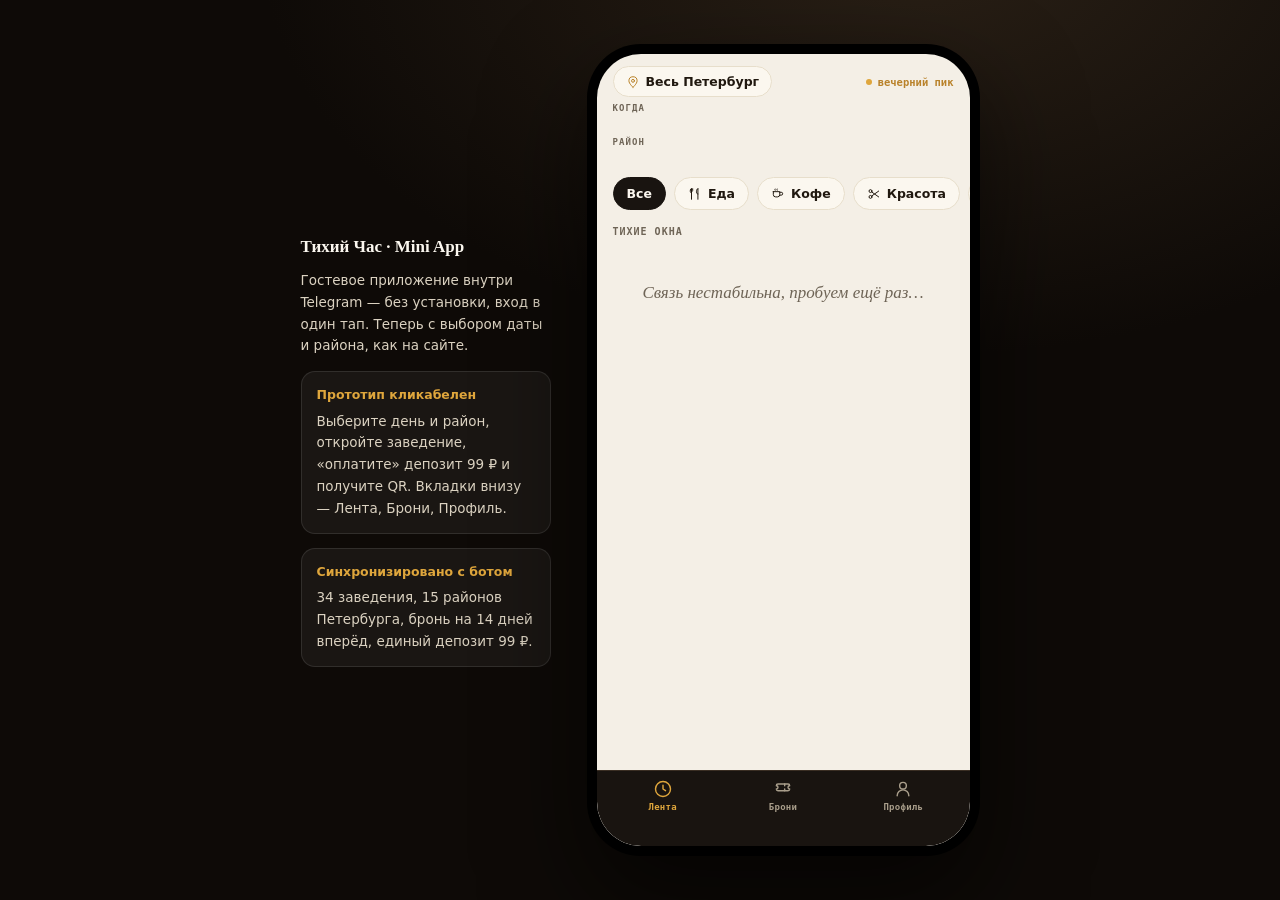
==== app.html @ 274b7c23 "Убрал имитацию шапки в мини-приложении насовсем Прошлая правка не помогла: на Telegram Desktop призн" ====
<!DOCTYPE html>
<html lang="ru">
<head>
<meta charset="UTF-8">
<meta name="viewport" content="width=device-width, initial-scale=1.0">
<meta name="robots" content="noindex">
<meta name="color-scheme" content="light only">
<meta name="supported-color-schemes" content="light">
<title>Тихий Час — Telegram Mini App</title>
<script src="https://telegram.org/js/telegram-web-app.js"></script>
<!-- Google Fonts убраны: сервис недоступен в России, браузер ждал
     таймаута с пустым экраном. Системные шрифты рисуются сразу. -->
<style>
:root{
  --espresso:#191410; --espresso-2:#221A14; --oat:#F4EFE6; --porcelain:#FBF7EF;
  --honey:#DFA63C; --honey-d:#B9822A; --dusk:#26324F;
  --ink:#20180F; --ink-soft:#6E6456; --cream-soft:#DBD2C1; --cream-dim:#A99E8B;
  --line-lt:#E7DECB; --line-dk:#3A2E23; --ok:#2E9E6B;
  --disp:'New York','Iowan Old Style',Georgia,'Times New Roman',serif;
  --sans:-apple-system,BlinkMacSystemFont,'SF Pro Text',system-ui,'Segoe UI','Roboto',sans-serif;
  --mono:ui-monospace,'SF Mono','SFMono-Regular','Menlo',monospace;
}
*{margin:0;padding:0;box-sizing:border-box;-webkit-tap-highlight-color:transparent;font-synthesis:none}
/* Telegram на iOS иногда принудительно затемняет страницы — без этой
   защиты тёмный текст на светлом фоне становится невидимым (уже ловили
   этот баг на сайте). Явно возвращаем наши цвета при любом раскладе. */
@media (prefers-color-scheme: dark){
  body{background-color:var(--oat)!important}
  .screen-wrap{background-color:var(--oat)!important}
  .app{background-color:var(--oat)!important}
}
button{font-family:var(--sans);cursor:pointer;border:none;background:none}
.ic{stroke:currentColor;fill:none;stroke-width:1.7;stroke-linecap:round;stroke-linejoin:round;flex:none}
body{font-family:var(--sans);background:radial-gradient(1000px 620px at 72% -6%,#2A2016,#0E0A07 66%);min-height:100vh;display:flex;align-items:center;justify-content:center;padding:26px 14px;color:var(--ink)}
.stage{display:flex;gap:36px;align-items:center;flex-wrap:wrap;justify-content:center}
.side{max-width:250px;color:var(--cream-soft);font-size:13.5px;line-height:1.62}
.side b{color:#FBF7EF;font-family:var(--disp);font-weight:700;font-size:17px;display:block;margin-bottom:9px}
.side .tip{margin-top:14px;padding:13px 15px;background:rgba(255,255,255,.05);border:1px solid rgba(255,255,255,.1);border-radius:14px}
.side .tip b{font-family:var(--sans);font-size:12.5px;color:var(--honey);margin-bottom:5px}
@media(max-width:860px){.side{display:none}body{padding:0}}

.phone{width:393px;max-width:100vw;height:812px;max-height:100vh;background:#000;border-radius:54px;padding:10px;box-shadow:0 44px 100px rgba(0,0,0,.6);position:relative}
@media(max-width:430px){.phone{border-radius:0;padding:0;height:100vh;height:100dvh}}
.screen-wrap{background:var(--oat);border-radius:44px;height:100%;overflow:hidden;display:flex;flex-direction:column;position:relative}
@media(max-width:430px){.screen-wrap{border-radius:0}}

/* Имитация системной шапки нужна была, только чтобы показывать дизайн
   в браузере. Внутри Telegram она задваивала интерфейс: своя панель
   плюс наша. Определять «мы в Telegram» оказалось ненадёжно — скрипт
   telegram.org в России грузится не всегда, а на десктопе признаки
   другие. Поэтому имитация выключена насовсем; для показа дизайна
   её можно вернуть адресом ?demo=1. Навигация «Назад» переехала
   в контент — см. .back-btn. */
body:not(.demo-chrome) .statusbar,
body:not(.demo-chrome) .tgbar{display:none !important}
.back-btn{display:none;align-items:center;gap:5px;margin:2px 0 6px;padding:10px 14px 10px 10px;
  min-height:44px;background:none;color:var(--ink-soft);font-size:15px;font-weight:600;
  border-radius:12px}
.back-btn.on{display:inline-flex}
.back-btn:active{background:rgba(0,0,0,.05)}
.statusbar{height:34px;display:flex;justify-content:space-between;align-items:center;padding:0 24px;font-family:var(--sans);font-size:13px;font-weight:700;background:var(--espresso);color:#FBF7EF;flex:none}
.statusbar .sig{display:flex;gap:5px;align-items:center}
.tgbar{height:50px;background:var(--espresso);color:#FBF7EF;display:flex;align-items:center;padding:0 10px;flex:none;border-bottom:1px solid var(--line-dk)}
.tg-left{color:var(--cream-soft);font-size:14.5px;padding:8px 10px;min-width:60px;text-align:left}
.tg-title{flex:1;display:flex;align-items:center;justify-content:center;gap:9px}
.tg-title .mk{width:22px;height:22px;stroke:var(--honey)}
.tg-title b{font-family:var(--disp);font-weight:700;font-size:16px}
.tg-menu{color:var(--cream-soft);font-size:20px;padding:8px 12px;min-width:60px;text-align:right;letter-spacing:2px}

.app{flex:1;overflow-y:auto;overscroll-behavior:contain;padding-bottom:158px;scrollbar-width:none}
.app::-webkit-scrollbar{display:none}
.screen{display:none;animation:fade .2s ease}
.screen.on{display:block}
@keyframes fade{from{opacity:.3;transform:translateY(6px)}to{opacity:1;transform:none}}
@media(prefers-reduced-motion:reduce){.screen{animation:none}}

/* ---------- FEED: date + district + category ---------- */
.loc-row{display:flex;align-items:center;gap:9px;padding:12px 16px 2px}
.loc-pill{display:inline-flex;align-items:center;gap:6px;background:var(--porcelain);border:1px solid var(--line-lt);border-radius:999px;padding:7px 12px;font-weight:600;color:var(--ink);font-size:12.5px}
.loc-pill .ic{width:14px;height:14px;color:var(--honey-d)}
.live{display:flex;align-items:center;gap:6px;margin-left:auto;font-family:var(--mono);font-size:10.5px;color:var(--honey-d);font-weight:700}
.pulse{width:6px;height:6px;border-radius:50%;background:var(--honey);box-shadow:0 0 0 0 rgba(223,166,60,.6);animation:pulse 2.2s infinite}
@keyframes pulse{0%,100%{opacity:1}50%{opacity:.25}}

.scroll-row{display:flex;gap:7px;overflow-x:auto;padding:10px 16px;scrollbar-width:none}
.scroll-row::-webkit-scrollbar{display:none}
.row-lbl{font-family:var(--mono);font-size:9px;font-weight:700;letter-spacing:.12em;text-transform:uppercase;color:var(--ink-soft);padding:0 16px;margin-top:4px}

.day-chip{flex:none;display:flex;flex-direction:column;align-items:center;gap:1px;min-width:56px;padding:7px 10px;border:1.4px solid var(--line-lt);border-radius:12px;background:var(--porcelain)}
.day-chip .dw{font-family:var(--mono);font-size:8.5px;letter-spacing:.06em;text-transform:uppercase;color:var(--ink-soft)}
.day-chip .dd{font-size:12.5px;font-weight:700;color:var(--ink);white-space:nowrap}
.day-chip .dn{font-family:var(--mono);font-size:8px;color:var(--honey-d);font-weight:700}
.day-chip.on{background:var(--espresso);border-color:var(--espresso)}
.day-chip.on .dw{color:var(--cream-dim)}
.day-chip.on .dd{color:#FBF7EF}
.day-chip.on .dn{color:var(--honey)}
.day-chip.off{opacity:.4}

.dist-chip{flex:none;padding:7px 13px;border-radius:999px;border:1.4px solid var(--line-lt);background:var(--porcelain);font-size:12px;font-weight:600;color:var(--ink)}
.dist-chip.on{background:var(--honey);border-color:var(--honey);color:var(--espresso)}

.cats{display:flex;gap:8px;overflow-x:auto;padding:10px 16px 10px;scrollbar-width:none}
.cats::-webkit-scrollbar{display:none}
.cat{flex:none;display:inline-flex;align-items:center;gap:6px;border-radius:999px;padding:8px 13px;font-size:12.5px;font-weight:600;background:var(--porcelain);border:1.5px solid var(--line-lt);color:var(--ink)}
.cat .ic{width:14px;height:14px}
.cat.on{background:var(--espresso);color:#FBF7EF;border-color:var(--espresso)}
.sect-cap{padding:6px 16px 10px;font-family:var(--mono);font-size:10px;font-weight:700;letter-spacing:.1em;text-transform:uppercase;color:var(--ink-soft)}

.list{padding:0 16px;display:flex;flex-direction:column;gap:11px}
.vcard{background:var(--porcelain);border:1px solid var(--line-lt);border-radius:18px;overflow:hidden}
.vc-cover{position:relative;height:78px}
.vc-cover .art{position:absolute;inset:0}
.art-food{background:radial-gradient(90% 120% at 22% 10%,#3C6A5B,transparent 62%),linear-gradient(150deg,#1D4A3E,#0E2A24 78%)}
.art-coffee{background:radial-gradient(90% 120% at 22% 10%,#A87C46,transparent 62%),linear-gradient(150deg,#6B4726,#2E1D0F 78%)}
.art-beauty{background:radial-gradient(90% 120% at 22% 10%,#B4658C,transparent 62%),linear-gradient(150deg,#7A3055,#2E1122 78%)}
.art-spa{background:radial-gradient(90% 120% at 22% 10%,#4E93A8,transparent 62%),linear-gradient(150deg,#1F5468,#0C2732 78%)}
.art-fun{background:radial-gradient(90% 120% at 22% 10%,#7C63C4,transparent 62%),linear-gradient(150deg,#4A337E,#1B1233 78%)}
.art-auto{background:radial-gradient(90% 120% at 22% 10%,#5D7A90,transparent 62%),linear-gradient(150deg,#31485A,#131E27 78%)}
.vc-off{position:absolute;right:10px;top:10px;font-family:var(--mono);font-weight:700;font-size:13px;color:var(--espresso);background:var(--honey);border-radius:999px;padding:4px 9px}
.vc-ic-mini{position:absolute;left:10px;bottom:8px;width:32px;height:32px;border-radius:9px;background:rgba(25,18,14,.55);backdrop-filter:blur(4px);display:grid;place-items:center;color:var(--honey)}
.vc-body{padding:12px 13px}
.vc-top{display:flex;align-items:baseline;justify-content:space-between;gap:8px}
.vc-name{font-family:var(--disp);font-weight:700;font-size:17px;color:var(--ink)}
.vc-rate{font-family:var(--mono);font-size:11px;font-weight:700;color:var(--honey-d)}
.vc-meta{font-size:11.5px;color:var(--ink-soft);margin-top:2px}
.vc-slots{display:flex;gap:5px;flex-wrap:wrap;margin-top:9px}
.vslot{font-family:var(--mono);font-size:10.5px;font-weight:700;background:var(--oat);border:1px solid var(--line-lt);border-radius:7px;padding:4px 7px}
.vslot em{font-style:normal;color:var(--honey-d)}
.vc-foot{display:flex;justify-content:space-between;align-items:center;margin-top:10px;padding-top:9px;border-top:1px solid var(--line-lt)}
.vc-left{font-family:var(--mono);font-size:10.5px;font-weight:700;color:var(--honey-d)}
.vc-go{font-size:12px;font-weight:700;color:var(--ink)}
.empty{padding:36px 22px;text-align:center;font-family:var(--disp);font-style:italic;font-size:17px;color:var(--ink-soft)}

/* ---------- VENUE ---------- */
.v-hero{padding:16px 16px 6px;display:flex;gap:12px;align-items:center}
.v-ic{width:56px;height:56px;border-radius:16px;background:var(--espresso);color:var(--honey);display:grid;place-items:center;flex:none}
.v-ic .ic{width:28px;height:28px}
.v-name{font-family:var(--disp);font-weight:700;font-size:20px;color:var(--ink)}
.v-sub{font-size:12px;color:var(--ink-soft);margin-top:2px}
.v-rate{margin-left:auto;font-family:var(--mono);font-weight:700;font-size:12.5px;color:var(--honey-d)}
.v-days{display:flex;gap:7px;overflow-x:auto;padding:12px 16px 4px;scrollbar-width:none}
.v-days::-webkit-scrollbar{display:none}
.slot-grid{display:grid;grid-template-columns:1fr 1fr 1fr;gap:8px;padding:10px 16px}
.slot-b{background:var(--porcelain);border:1.5px solid var(--line-lt);border-radius:13px;padding:10px 6px;text-align:center;font-family:var(--mono);font-weight:700;font-size:13px;color:var(--ink)}
.slot-b em{font-style:normal;display:block;font-size:10.5px;color:var(--honey-d);margin-top:2px}
.slot-b.sel{border-color:var(--honey);background:#FBEFD6}
.slot-empty{padding:18px 16px;text-align:center;color:var(--ink-soft);font-size:13px}
.info-card{margin:12px 16px;background:var(--porcelain);border:1px solid var(--line-lt);border-radius:16px;padding:4px 15px}
.info-row{display:flex;gap:11px;align-items:flex-start;padding:11px 0;border-bottom:1px solid var(--line-lt);font-size:13px;line-height:1.4;color:var(--ink)}
.info-row:last-child{border:none}
.info-row .ic{width:18px;height:18px;color:var(--honey-d);margin-top:1px}
.info-row b{font-weight:700}
.info-row small{display:block;color:var(--ink-soft);font-size:11.5px;margin-top:2px}

/* ---------- SUCCESS ---------- */
.ok-wrap{text-align:center;padding:24px 20px 0}
.ok-badge{width:68px;height:68px;border-radius:50%;background:var(--ok);color:#fff;display:grid;place-items:center;margin:6px auto 14px;box-shadow:0 12px 28px -8px rgba(46,158,107,.55)}
.ok-badge .ic{width:34px;height:34px;stroke-width:2.4}
.ok-wrap h2{font-family:var(--disp);font-weight:700;font-size:21px;color:var(--ink)}
.ok-wrap .p{font-size:12.5px;color:var(--ink-soft);margin-top:4px}
.qr{width:142px;height:142px;margin:16px auto 6px;border-radius:14px;background:repeating-conic-gradient(var(--espresso) 0 25%,#fff 0 50%);background-size:20px 20px;border:8px solid #fff;outline:1px solid var(--line-lt)}
.code{font-family:var(--mono);font-weight:700;font-size:15px;letter-spacing:.06em;color:var(--honey-d)}
.ok-details{margin:14px 16px 0;text-align:left}
.ghost-btn{display:flex;align-items:center;justify-content:center;gap:8px;margin:14px 16px 0;background:var(--porcelain);border:1.5px solid var(--line-lt);border-radius:14px;padding:13px;font-size:13.5px;font-weight:700;color:var(--ink);width:calc(100% - 32px)}
.ghost-btn .ic{width:17px;height:17px;color:var(--honey-d)}

/* ---------- BOOKINGS ---------- */
.saved{margin:16px 16px;background:var(--espresso);color:#FBF7EF;border-radius:20px;padding:18px}
.saved .lbl{font-family:var(--mono);font-size:10px;letter-spacing:.1em;text-transform:uppercase;color:var(--cream-soft)}
.saved b{font-family:var(--disp);font-weight:700;font-size:27px;display:block;margin-top:5px}
.bk-card{margin:0 16px 10px;background:var(--porcelain);border:1px solid var(--line-lt);border-radius:16px;padding:13px}
.bk-top{display:flex;gap:11px;align-items:center}
.bk-top .v-ic{width:42px;height:42px;border-radius:11px}
.bk-top .bk-ic{width:42px;height:42px;border-radius:11px;background:var(--espresso);color:var(--honey);display:grid;place-items:center;flex:none}
.bk-ic .ic{width:21px;height:21px}
.bk-name{font-weight:700;font-size:13.5px;color:var(--ink)}
.bk-when{font-family:var(--mono);font-size:10.5px;color:var(--ink-soft);margin-top:2px}
.bk-eta{margin-left:auto;font-family:var(--mono);font-size:9.5px;font-weight:700;color:var(--honey-d);background:#FBEFD6;border-radius:8px;padding:5px 8px;text-align:center;line-height:1.2}
.bk-past .bk-eta{color:var(--ink-soft);background:var(--oat)}
.bk-save{font-family:var(--mono);font-size:10.5px;color:var(--ok);font-weight:700;margin-top:8px;display:flex;align-items:center;gap:5px}
.bk-save .ic{width:13px;height:13px;flex:none}

/* ---------- PROFILE ---------- */
.pr-head{display:flex;gap:12px;align-items:center;padding:18px 16px 8px}
.ava{width:52px;height:52px;border-radius:50%;background:linear-gradient(135deg,var(--honey),var(--honey-d));display:grid;place-items:center;color:var(--espresso);font-family:var(--disp);font-weight:700;font-size:19px}
.pr-name{font-family:var(--disp);font-weight:700;font-size:18px;color:var(--ink)}
.pr-sub{font-size:11.5px;color:var(--ink-soft);margin-top:2px}
.bonus{margin:9px 16px;background:var(--espresso);color:#FBF7EF;border-radius:18px;padding:16px;display:flex;justify-content:space-between;align-items:center;gap:12px}
.bonus .lbl{font-family:var(--mono);font-size:10px;letter-spacing:.1em;text-transform:uppercase;color:var(--cream-soft)}
.bonus b{font-family:var(--disp);font-weight:700;font-size:24px;color:var(--honey);display:block;margin-top:3px}
.bonus .goal{font-size:11px;color:var(--cream-soft);margin-top:4px}
.pbar{height:5px;background:rgba(255,255,255,.14);border-radius:99px;margin-top:8px;overflow:hidden;max-width:150px}
.pbar i{display:block;height:100%;background:var(--honey)}
.invite{background:var(--honey);color:var(--espresso);font-weight:700;border-radius:11px;padding:10px 13px;font-size:11.5px;text-align:center;line-height:1.2;flex:none}
.set{margin:9px 16px;background:var(--porcelain);border:1px solid var(--line-lt);border-radius:16px;padding:2px 15px}
.set-row{display:flex;align-items:center;gap:11px;padding:12px 0;border-bottom:1px solid var(--line-lt);font-size:13px;color:var(--ink)}
.set-row:last-child{border:none}
.set-row .ic{width:18px;height:18px;color:var(--honey-d)}
.set-row .r{margin-left:auto;color:var(--ink-soft);font-size:12px;font-family:var(--mono)}
.tgl{margin-left:auto;width:40px;height:24px;border-radius:999px;background:var(--honey);position:relative;flex:none;transition:.2s}
.tgl::after{content:"";position:absolute;top:3px;right:3px;width:18px;height:18px;border-radius:50%;background:#fff;transition:.2s}
.tgl.off{background:#CDC3B2}.tgl.off::after{right:auto;left:3px}

/* ---------- TABBAR + MAINBUTTON ---------- */
.tabbar{position:absolute;left:0;right:0;bottom:0;height:76px;background:var(--espresso);border-top:1px solid var(--line-dk);display:flex;padding:8px 6px 20px;border-radius:0 0 44px 44px}
@media(max-width:430px){.tabbar{border-radius:0}}
.tab{flex:1;display:flex;flex-direction:column;align-items:center;gap:3px;font-family:var(--mono);font-size:9px;font-weight:700;letter-spacing:.03em;color:var(--cream-dim)}
.tab .ic{width:20px;height:20px}
.tab.sel{color:var(--honey)}
.mainbtn{position:absolute;left:14px;right:14px;bottom:88px;height:50px;border-radius:14px;background:var(--honey);color:var(--espresso);font-size:14.5px;font-weight:700;box-shadow:0 12px 28px -8px rgba(223,166,60,.6);display:none;align-items:center;justify-content:center;gap:8px;z-index:20}
.mainbtn.show{display:flex}
.mainbtn:active{transform:scale(.985)}

/* ---------- PAY SHEET ---------- */
.psheet{position:absolute;inset:0;background:rgba(14,10,7,.55);backdrop-filter:blur(3px);display:none;align-items:flex-end;z-index:40;border-radius:44px}
@media(max-width:430px){.psheet{border-radius:0}}
.psheet.open{display:flex}
.ps-in{background:var(--oat);width:100%;border-radius:26px 26px 44px 44px;padding:18px 16px 24px;animation:up .24s ease}
@media(max-width:430px){.ps-in{border-radius:26px 26px 0 0}}
@keyframes up{from{transform:translateY(30px)}to{transform:none}}
.ps-grab{width:38px;height:4px;border-radius:99px;background:var(--line-lt);margin:0 auto 14px}
.ps-in h3{font-family:var(--disp);font-weight:700;font-size:17px;color:var(--ink)}
.ps-in .sub{font-size:12px;color:var(--ink-soft);margin:3px 0 14px}
.pay-m{display:flex;gap:11px;align-items:center;border:1.5px solid var(--line-lt);border-radius:14px;padding:12px;margin-bottom:8px;font-size:13.5px;font-weight:600;color:var(--ink);background:var(--porcelain)}
.pay-m .pi{width:32px;height:32px;border-radius:9px;display:grid;place-items:center;background:var(--oat);color:var(--honey-d)}
.pay-m .pi .ic{width:17px;height:17px}
.pay-m .rad{margin-left:auto;width:19px;height:19px;border-radius:50%;border:2px solid var(--line-lt)}
.pay-m.sel{border-color:var(--honey)}
.pay-m.sel .rad{border-color:var(--honey);background:radial-gradient(circle,var(--honey) 0 45%,transparent 46%)}
.pay-m.lock{opacity:.5;pointer-events:none}
.ps-pay{width:100%;height:48px;border-radius:14px;background:var(--espresso);color:#FBF7EF;font-size:14.5px;font-weight:700;margin-top:6px}
.ps-note{text-align:center;font-family:var(--mono);font-size:10px;color:var(--ink-soft);margin-top:9px}

.toast{position:absolute;left:50%;bottom:170px;transform:translateX(-50%) translateY(8px);background:var(--espresso);color:#FBF7EF;font-size:12.5px;font-weight:600;border-radius:12px;padding:10px 16px;opacity:0;pointer-events:none;transition:.25s;z-index:60;white-space:nowrap;box-shadow:0 14px 34px rgba(0,0,0,.4)}
.toast.show{opacity:1;transform:translateX(-50%)}
</style>
</head>
<body>

<svg width="0" height="0" style="position:absolute" aria-hidden="true"><defs>
  <g id="ic-clock"><circle cx="12" cy="12" r="9"/><path d="M12 7.5V12l3 2"/></g>
  <g id="ic-cup"><path d="M4 8h11v5a4 4 0 0 1-4 4H8a4 4 0 0 1-4-4V8Z"/><path d="M15 9h2.5a2.5 2.5 0 0 1 0 5H15"/><path d="M7 3.5c-.4.7-.4 1.3 0 2M10.5 3.5c-.4.7-.4 1.3 0 2"/></g>
  <g id="ic-food"><path d="M6 3v8M6 3a2 2 0 0 0-2 2v3a2 2 0 0 0 2 2M8 3v3a2 2 0 0 1-2 2M6 11v10M17 3c-1.5 0-2.5 2-2.5 5s1 4 2.5 4m0-9v18"/></g>
  <g id="ic-scissors"><circle cx="6" cy="7" r="2.5"/><circle cx="6" cy="17" r="2.5"/><path d="M8 8.5 20 17M8 15.5 20 7"/></g>
  <g id="ic-spa"><path d="M12 21c-4-2-7-5-7-8.5A3.5 3.5 0 0 1 12 10a3.5 3.5 0 0 1 7 2.5C19 16 16 19 12 21Z"/><path d="M12 10c0-2 1-4 3-5M12 10c0-2-1-4-3-5"/></g>
  <g id="ic-key"><circle cx="8" cy="8" r="4"/><path d="M11 11l8 8M16 16l2-2M18.5 18.5l1.5-1.5"/></g>
  <g id="ic-drop"><path d="M12 3s6 6.5 6 10.5A6 6 0 0 1 6 13.5C6 9.5 12 3 12 3Z"/></g>
  <g id="ic-pin"><path d="M12 21s7-6 7-11a7 7 0 1 0-14 0c0 5 7 11 7 11Z"/><circle cx="12" cy="10" r="2.5"/></g>
  <g id="ic-check"><path d="M4.5 12.5 9.5 17.5 20 6.5"/></g>
  <g id="ic-arrow"><path d="M4 12h16M13 5l7 7-7 7"/></g>
  <g id="ic-spark"><path d="M12 3v6M12 15v6M3 12h6M15 12h6M6.5 6.5l3.2 3.2M14.3 14.3l3.2 3.2M17.5 6.5l-3.2 3.2M9.7 14.3l-3.2 3.2"/></g>
  <g id="ic-bolt"><path d="M13 3 5 13h5l-1 8 8-10h-5l1-8Z"/></g>
  <g id="ic-return"><path d="M9 14 4 9l5-5M4 9h11a5 5 0 0 1 0 10h-3"/></g>
  <g id="ic-receipt"><path d="M6 3h12v18l-2-1.5L14 21l-2-1.5L10 21l-2-1.5L6 21V3Z"/><path d="M9 8h6M9 12h6"/></g>
  <g id="ic-ticket"><path d="M4 8a2 2 0 0 1 2-2h12a2 2 0 0 1 2 2 2 2 0 0 0 0 4 2 2 0 0 1-2 2H6a2 2 0 0 1-2-2 2 2 0 0 0 0-4Z"/><path d="M14 6v2M14 12v2"/></g>
  <g id="ic-user"><circle cx="12" cy="8" r="4"/><path d="M5 20a7 7 0 0 1 14 0"/></g>
  <g id="ic-bell"><path d="M6 9a6 6 0 0 1 12 0c0 5 2 6 2 6H4s2-1 2-6ZM10 20a2 2 0 0 0 4 0"/></g>
  <g id="ic-moon"><path d="M20 14a8 8 0 1 1-10-10 6.5 6.5 0 0 0 10 10Z"/></g>
  <g id="ic-chat"><path d="M4 5h16v11H9l-5 4V5Z"/></g>
  <g id="ic-mark"><circle cx="12" cy="12" r="9"/><path d="M12 12V6.5M12 12L15.12 10.2"/><circle cx="12" cy="12" r="1.4" fill="currentColor" stroke="none"/></g>
  <g id="ic-spb"><path d="M12 3 5 6v5c0 4.5 3 8 7 10 4-2 7-5.5 7-10V6l-7-3Z"/></g>
</defs></svg>

<div class="stage">
  <div class="side">
    <b>Тихий Час · Mini App</b>
    Гостевое приложение внутри Telegram — без установки, вход в один тап. Теперь с выбором даты и района, как на сайте.
    <div class="tip"><b>Прототип кликабелен</b>Выберите день и район, откройте заведение, «оплатите» депозит 99 ₽ и получите QR. Вкладки внизу — Лента, Брони, Профиль.</div>
    <div class="tip"><b>Синхронизировано с ботом</b>34 заведения, 15 районов Петербурга, бронь на 14 дней вперёд, единый депозит 99 ₽.</div>
  </div>

  <div class="phone"><div class="screen-wrap">
    <div class="statusbar"><span id="clock">14:37</span><span class="sig">●●● ▪ 100</span></div>
    <div class="tgbar">
      <button class="tg-left" id="tgLeft">Закрыть</button>
      <div class="tg-title"><svg class="mk ic" viewBox="0 0 24 24"><use href="#ic-mark"/></svg><b>Тихий Час</b></div>
      <button class="tg-menu">⋮</button>
    </div>

    <div class="app" id="app">
      <button class="back-btn" id="backBtn" type="button">
        <svg class="ic" viewBox="0 0 24 24" fill="none" stroke="currentColor" stroke-width="2"
             stroke-linecap="round" stroke-linejoin="round" style="width:18px;height:18px"><path d="M15 5l-7 7 7 7"/></svg>Назад</button>

      <!-- ===== ЛЕНТА ===== -->
      <section class="screen on" id="scr-feed">
        <div class="loc-row">
          <span class="loc-pill"><svg class="ic" viewBox="0 0 24 24"><use href="#ic-pin"/></svg><span id="distLabel">Весь Петербург</span></span>
          <span class="live"><span class="pulse"></span><span id="liveTxt">тихий час</span></span>
        </div>

        <div class="row-lbl">Когда</div>
        <div class="scroll-row" id="dayRow"></div>

        <div class="row-lbl">Район</div>
        <div class="scroll-row" id="distRow"></div>

        <div class="cats" id="cats">
          <button class="cat on" data-c="all">Все</button>
          <button class="cat" data-c="food"><svg class="ic" viewBox="0 0 24 24"><use href="#ic-food"/></svg>Еда</button>
          <button class="cat" data-c="coffee"><svg class="ic" viewBox="0 0 24 24"><use href="#ic-cup"/></svg>Кофе</button>
          <button class="cat" data-c="beauty"><svg class="ic" viewBox="0 0 24 24"><use href="#ic-scissors"/></svg>Красота</button>
          <button class="cat" data-c="spa"><svg class="ic" viewBox="0 0 24 24"><use href="#ic-spa"/></svg>СПА</button>
          <button class="cat" data-c="fun"><svg class="ic" viewBox="0 0 24 24"><use href="#ic-key"/></svg>Досуг</button>
          <button class="cat" data-c="auto"><svg class="ic" viewBox="0 0 24 24"><use href="#ic-drop"/></svg>Авто</button>
        </div>

        <div class="sect-cap" id="feedCap">Тихие окна</div>
        <div class="list" id="feedList"></div>
      </section>

      <!-- ===== ЗАВЕДЕНИЕ ===== -->
      <section class="screen" id="scr-venue">
        <div class="v-hero">
          <div class="v-ic"><svg class="ic" id="vIcon" viewBox="0 0 24 24"><use href="#ic-food"/></svg></div>
          <div><div class="v-name" id="vName">—</div><div class="v-sub" id="vSub">—</div></div>
          <div class="v-rate" id="vRate">★ —</div>
        </div>
        <div class="row-lbl">Выберите день</div>
        <div class="v-days" id="vDays"></div>
        <div class="row-lbl">Свободные часы</div>
        <div class="slot-grid" id="vSlots"></div>
        <div class="info-card">
          <div class="info-row"><svg class="ic" viewBox="0 0 24 24"><use href="#ic-bolt"/></svg><div>Депозит 99 ₽ — <b>зачитывается в счёт</b><small>заплатите на месте на 99 ₽ меньше</small></div></div>
          <div class="info-row"><svg class="ic" viewBox="0 0 24 24"><use href="#ic-return"/></svg><div>Отмена за 3 часа — бесплатно<small>депозит вернётся автоматически</small></div></div>
          <div class="info-row"><svg class="ic" viewBox="0 0 24 24"><use href="#ic-receipt"/></svg><div>Скидка от текущей цены<small>без завышенного прайса, проверяем визитами</small></div></div>
        </div>
      </section>

      <!-- ===== УСПЕХ ===== -->
      <section class="screen" id="scr-ok">
        <div class="ok-wrap">
          <div class="ok-badge"><svg class="ic" viewBox="0 0 24 24"><use href="#ic-check"/></svg></div>
          <h2>Место закреплено!</h2>
          <div class="p" id="okSub">—</div>
          <div class="qr"></div>
          <div class="code" id="okCode">ТЧ-0000</div>
          <div class="p" style="margin-top:8px">При входе покажите QR — за вами закрепят столик и отметят визит в системе</div>
        </div>
        <div class="info-card ok-details" id="okDetails"></div>
        <button class="ghost-btn" id="remindBtn"><svg class="ic" viewBox="0 0 24 24"><use href="#ic-bell"/></svg>Напомнить за 2 часа</button>
      </section>

      <!-- ===== БРОНИ ===== -->
      <section class="screen" id="scr-bk">
        <div class="saved"><div class="lbl">Вы сэкономили с «Тихим Часом»</div><b id="savedSum">3 240 ₽</b></div>
        <div class="sect-cap">Предстоящие</div>
        <div id="bkUp"></div>
        <div class="sect-cap">Прошедшие</div>
        <div class="bk-card bk-past"><div class="bk-top"><div class="bk-ic"><svg class="ic" viewBox="0 0 24 24"><use href="#ic-cup"/></svg></div><div><div class="bk-name">Крем</div><div class="bk-when">15.08 · 10:30 · −30%</div></div><div class="bk-eta">визит<br>состоялся</div></div><div class="bk-save"><svg class="ic" viewBox="0 0 24 24"><use href="#ic-check"/></svg>Сэкономлено 210 ₽</div></div>
        <div class="bk-card bk-past"><div class="bk-top"><div class="bk-ic"><svg class="ic" viewBox="0 0 24 24"><use href="#ic-scissors"/></svg></div><div><div class="bk-name">Мята</div><div class="bk-when">10.08 · 12:00 · −35%</div></div><div class="bk-eta">визит<br>состоялся</div></div><div class="bk-save"><svg class="ic" viewBox="0 0 24 24"><use href="#ic-check"/></svg>Сэкономлено 525 ₽</div></div>
      </section>

      <!-- ===== ПРОФИЛЬ ===== -->
      <section class="screen" id="scr-pr">
        <div class="pr-head"><div class="ava" id="prAva">А</div><div><div class="pr-name" id="prName">Алексей</div><div class="pr-sub">гость с августа 2026 · Санкт-Петербург</div></div></div>
        <div class="bonus">
          <div><div class="lbl">Тихие баллы</div><b id="ptsBal">120</b><div class="goal" id="ptsGoal">ещё 0 до бесплатной брони</div><div class="pbar"><i id="ptsBar" style="width:100%"></i></div></div>
          <button class="invite" id="inviteBtn">Пригласить<br>+200 баллов</button>
        </div>
        <div class="set">
          <div class="set-row"><svg class="ic" viewBox="0 0 24 24"><use href="#ic-spark"/></svg>Статус: Гость<span class="r" id="visGoal">2 / 6 до «Свой»</span></div>
          <div class="set-row"><svg class="ic" viewBox="0 0 24 24"><use href="#ic-bell"/></svg>Новые окна рядом<span class="tgl" data-t></span></div>
          <div class="set-row"><svg class="ic" viewBox="0 0 24 24"><use href="#ic-moon"/></svg>Тихие часы вечером<span class="tgl off" data-t></span></div>
          <div class="set-row"><svg class="ic" viewBox="0 0 24 24"><use href="#ic-pin"/></svg>Район поиска<span class="r" id="prDist">Весь Петербург</span></div>
          <div class="set-row"><svg class="ic" viewBox="0 0 24 24"><use href="#ic-chat"/></svg>Поддержка<span class="r">@Tihiy_chas_yourbot</span></div>
        </div>
      </section>
    </div>

    <button class="mainbtn" id="mainBtn"></button>

    <div class="tabbar">
      <button class="tab sel" data-t="feed"><svg class="ic" viewBox="0 0 24 24"><use href="#ic-clock"/></svg>Лента</button>
      <button class="tab" data-t="bk"><svg class="ic" viewBox="0 0 24 24"><use href="#ic-ticket"/></svg>Брони</button>
      <button class="tab" data-t="pr"><svg class="ic" viewBox="0 0 24 24"><use href="#ic-user"/></svg>Профиль</button>
    </div>

    <!-- PAY SHEET -->
    <div class="psheet" id="pay">
      <div class="ps-in">
        <div class="ps-grab"></div>
        <h3 id="payTitle">Депозит за бронь · 99 ₽</h3>
        <div class="sub" id="paySub">—</div>
        <div class="pay-m sel" data-m="0"><span class="pi"><svg class="ic" viewBox="0 0 24 24"><use href="#ic-spb"/></svg></span>СБП · Система быстрых платежей<span class="rad"></span></div>
        <div class="pay-m" data-m="1"><span class="pi"><svg class="ic" viewBox="0 0 24 24"><use href="#ic-receipt"/></svg></span>Карта •• 4212<span class="rad"></span></div>
        <div class="pay-m lock" data-m="2" id="payPts"><span class="pi"><svg class="ic" viewBox="0 0 24 24"><use href="#ic-spark"/></svg></span><span id="payPtsTxt">Баллами · нужно 99, у вас 120</span><span class="rad"></span></div>
        <button class="ps-pay" id="psPay">Оплатить 99 ₽</button>
        <div class="ps-note">Чек по 54-ФЗ пришлёт @Tihiy_chas_yourbot · депозит зачитывается в счёт</div>
      </div>
    </div>

    <div class="toast" id="toast"></div>
  </div></div>
</div>

<script>
const tg = window.Telegram && window.Telegram.WebApp ? window.Telegram.WebApp : null;
// Надёжный признак, что приложение реально открыто внутри клиента Telegram
// (а не просто как обычная веб-страница): непустая initData появляется
// только когда сам Telegram по-настоящему запустил мини-апп.
// initData Telegram передаёт не всегда — зависит от способа открытия.
// Проверяем несколько признаков, любой означает, что мы внутри клиента.
// Самый надёжный признак — параметры tgWebApp… в адресе: их дописывает
// сам Telegram при открытии мини-аппа, и они на месте даже если скрипт
// telegram.org не загрузился (в России доступ к нему нестабилен).
// Раньше при незагрузившемся SDK tg оставался null, признак давал false,
// и поверх родной панели Telegram рисовалась наша имитация — две шапки.
const tgInUrl = /tgWebApp/i.test(location.hash + location.search);
const inRealTelegram = tgInUrl || !!(tg && (
  (tg.initData && tg.initData.length > 0) ||
  (tg.initDataUnsafe && tg.initDataUnsafe.user) ||
  (tg.platform && tg.platform !== "unknown") ||
  tg.isExpanded !== undefined
));
// Имитация шапки скрыта в CSS всегда. Показать её можно только явно —
// адресом ?demo=1, для снимков дизайна вне Telegram.
if(/[?&]demo=1/.test(location.search)) document.body.classList.add("demo-chrome");
if(tg){try{tg.ready();tg.expand();tg.setHeaderColor('#191410');tg.setBackgroundColor('#F4EFE6');
  const u=tg.initDataUnsafe&&tg.initDataUnsafe.user;
  if(u){document.getElementById('prName').textContent=u.first_name||'Гость';document.getElementById('prAva').textContent=(u.first_name||'Г')[0];}
}catch(e){}}
function hap(){if(tg&&tg.HapticFeedback){try{tg.HapticFeedback.impactOccurred('light')}catch(e){}}}
const $=id=>document.getElementById(id);

/* ---------- сетевой слой: витрина и брони живут на сервере ---------- */
const API_URL = "/api/guest";
const INIT = (tg && tg.initData) || "";
let AVAIL = {};        // {venue_id:{hour: свободных мест}} на выбранный день
let MYBOOKINGS = [];   // брони гостя с сервера
let LOADED = false;
let LOAD_ERR = false;   // загрузка сорвалась — лента должна предлагать повтор

const API_TIMEOUT = 10000;
async function api(path, opts={}){
  // Без таймаута зависшая мобильная сеть оставляла экран на «Загружаем…»
  // навсегда: запрос не отвечал и не падал, выйти было нельзя.
  const ctl = ("AbortController" in window) ? new AbortController() : null;
  const t = ctl ? setTimeout(()=>ctl.abort(), API_TIMEOUT) : null;
  let r;
  try{
    r = await fetch(API_URL + path, {
      ...opts,
      signal: ctl ? ctl.signal : undefined,
      headers:{"Content-Type":"application/json","X-Init-Data":INIT, ...(opts.headers||{})}
    });
  }catch(e){
    throw new Error(e && e.name==="AbortError" ? "Сервер не ответил вовремя" : "Нет связи с сервером");
  }finally{ if(t) clearTimeout(t); }
  // При ответе HTML (502 от nginx) разбор молча давал {}, и гость видел
  // английскую ошибку движка. Теперь это честная ошибка на русском.
  let data = null, parsed = true;
  try { data = await r.json(); } catch(e){ parsed = false; }
  if(!r.ok) throw new Error((data && data.detail) || "Сервер недоступен");
  if(!parsed || data === null) throw new Error("Сервер вернул неожиданный ответ");
  return data;
}
function isoDate(off){
  const d=dateFor(off);
  return d.getFullYear()+"-"+String(d.getMonth()+1).padStart(2,"0")+"-"+String(d.getDate()).padStart(2,"0");
}

/* ---------- данные: 34 заведения, 15 районов — синхронизировано с сайтом и ботом ---------- */
const DEP=99;
const DISTRICTS=[
 ["all","Весь Петербург"],["petro","Петроградский"],["centr","Центральный"],["adm","Адмиралтейский"],
 ["vasil","Василеостровский"],["mosk","Московский"],["nev","Невский"],["primor","Приморский"],
 ["vyb","Выборгский"],["kalin","Калининский"],["kirov","Кировский"],["frunz","Фрунзенский"],
 ["krasnog","Красногвардейский"],["krasnos","Красносельский"],["push","Пушкинский"]
];
const DN=Object.fromEntries(DISTRICTS);
const HOURS=[10,11,12,13,14,15,16,17,18,19,20,21];
const IC={food:"ic-food",coffee:"ic-cup",beauty:"ic-scissors",spa:"ic-spa",fun:"ic-key",auto:"ic-drop"};
const CN={food:"Ресторан",coffee:"Кофейня",beauty:"Красота",spa:"СПА",fun:"Досуг",auto:"Авто"};
const WD5=[1,2,3,4,5], WD6=[1,2,3,4,5,6], WD7=[0,1,2,3,4,5,6], WD4=[1,2,3,4];
let V=[];            // витрина приходит с сервера: GET /api/guest/venues

let cat="all", dist="all", dayOff=0, vIdx=0, slotIdx=0, mDay=0, booking=null;
let PTS=120, VIS=2;

/* ---------- дни недели / даты ---------- */
const WDS=["вс","пн","вт","ср","чт","пт","сб"];
const MON=["янв","фев","мар","апр","мая","июн","июл","авг","сен","окт","ноя","дек"];
function dateFor(off){const d=new Date();d.setHours(0,0,0,0);d.setDate(d.getDate()+off);return d;}
function dayLabel(off){if(off===0)return"Сегодня";if(off===1)return"Завтра";const d=dateFor(off);return d.getDate()+" "+MON[d.getMonth()];}
function worksOn(v,off){const wd=dateFor(off).getDay();return v.wd.includes(wd);}
function slotsFor(v,off){
  if(!worksOn(v,off))return[];
  let sl=v.slots;
  if(off===0){const nowH=new Date().getHours();sl=sl.filter(s=>s[0]>nowH);}
  // прячем окна, где мест уже не осталось: иначе гость платит депозит
  // за стол, которого нет. Данные приходят из GET /availability.
  if(off===dayOff && AVAIL && Object.keys(AVAIL).length){
    const a=AVAIL[String(v.id)]||{};
    sl=sl.filter(s=>(a[String(s[0])]??0)>0);
  }
  return sl;
}
function leftFor(v,off,hour){
  if(off!==dayOff)return null;
  const a=AVAIL[String(v.id)];if(!a)return null;
  return a[String(hour)]??null;
}
function countFor(off){
  return V.filter(v=>{
    const okD=dist==="all"||v.d===dist, okC=cat==="all"||v.cat===cat;
    return okD&&okC&&slotsFor(v,off).length>0;
  }).length;
}

/* ---------- clock ---------- */
function clock(){const d=new Date();$("clock").textContent=d.toLocaleTimeString("ru-RU",{hour:"2-digit",minute:"2-digit"});
 const h=d.getHours(),inH=h>=10&&h<22;
 $("liveTxt").textContent=inH?"тихий час":"вечерний пик";}

/* ---------- дни в ленте (7 кнопок) ---------- */
function dayRow(){
 const box=$("dayRow");box.innerHTML="";
 for(let off=0;off<7;off++){
   const n=countFor(off);
   const b=document.createElement("button");
   b.className="day-chip"+(dayOff===off?" on":"")+(n===0?" off":"");
   const d=dateFor(off);
   b.innerHTML=`<span class="dw">${WDS[d.getDay()]}</span><span class="dd">${dayLabel(off)}</span><span class="dn">${n||"—"}</span>`;
   b.onclick=async()=>{hap();dayOff=off;dayRow();distRow();feed();
     await loadAvailability();dayRow();distRow();feed();};
   box.appendChild(b);
 }
}

/* ---------- районы ---------- */
function distRow(){
 const box=$("distRow");box.innerHTML="";
 DISTRICTS.forEach(([id,name])=>{
   const n = id==="all" ? V.filter(v=>slotsFor(v,dayOff).length>0).length
                        : V.filter(v=>v.d===id&&slotsFor(v,dayOff).length>0).length;
   if(id!=="all"&&n===0)return;
   const b=document.createElement("button");
   b.className="dist-chip"+(dist===id?" on":"");
   b.textContent=name+(n?" "+n:"");
   b.onclick=()=>{hap();dist=id;$("distLabel").textContent=name;$("prDist").textContent=name;distRow();feed();};
   box.appendChild(b);
 });
}

/* ---------- лента ---------- */
function showLoadError(msg){
  // Наружу показываем только наши человеческие формулировки: техническое
  // сообщение движка гостю ничего не говорит и выглядит поломкой.
  if(!msg || !/[а-яА-Я]/.test(msg)) msg = "Не удалось загрузить заведения";
  // Кнопка, а не совет «потяните вниз»: такого жеста в мини-аппе нет.
  $("feedList").innerHTML='<div class="empty">'+msg+
    '.<br>Проверьте связь.<br><button id="retryBtn" class="ghost-btn" style="margin-top:14px">Повторить</button></div>';
  const rb=$("retryBtn");
  if(rb) rb.onclick=()=>{hap();location.reload();};
}
function feed(){
 const L=$("feedList");
 // Если данные не загрузились, переключение категории или района не должно
 // показывать «здесь пусто» — это вводит в заблуждение. Показываем причину.
 if(LOAD_ERR){ showLoadError(); return; }
 L.innerHTML="";let n=0;
 $("feedCap").textContent=`Тихие окна · ${dayLabel(dayOff)}`;
 V.forEach((v,i)=>{
  const okD=dist==="all"||v.d===dist, okC=cat==="all"||v.cat===cat;
  const daySlots=slotsFor(v,dayOff);
  if(!(okD&&okC)||!daySlots.length)return;
  n++;
  const best=Math.max(...daySlots.map(s=>s[1]));
  const el=document.createElement("div");el.className="vcard";
  el.innerHTML=`
   <div class="vc-cover"><div class="art art-${v.cat}"></div>
     <span class="vc-off">−${best}%</span>
     <span class="vc-ic-mini"><svg class="ic" style="width:17px;height:17px" viewBox="0 0 24 24"><use href="#${IC[v.cat]}"/></svg></span></div>
   <div class="vc-body">
     <div class="vc-top"><span class="vc-name">${v.name}</span><span class="vc-rate">★ ${v.rate}</span></div>
     <div class="vc-meta">${v.place} · ${DN[v.d]}</div>
     <div class="vc-slots">${daySlots.map(s=>`<span class="vslot">${s[0]}:00 <em>−${s[1]}%</em></span>`).join("")}</div>
     <div class="vc-foot"><span class="vc-left">${v.left}</span><span class="vc-go">Забронировать →</span></div>
   </div>`;
  el.onclick=()=>openVenue(i);
  L.appendChild(el);
 });
 if(!n){const d=document.createElement("div");d.className="empty";
   d.textContent=`На ${dayLabel(dayOff).toLowerCase()} здесь пусто — попробуйте другой день`;L.appendChild(d);}
}
$("cats").addEventListener("click",e=>{const b=e.target.closest(".cat");if(!b)return;hap();
 document.querySelectorAll(".cat").forEach(x=>x.classList.remove("on"));b.classList.add("on");cat=b.dataset.c;distRow();feed();});

/* ---------- роутер ---------- */
const SCR={feed:"scr-feed",venue:"scr-venue",ok:"scr-ok",bk:"scr-bk",pr:"scr-pr"};
let screen="feed", tab="feed";
function go(s){screen=s;Object.values(SCR).forEach(id=>$(id).classList.remove("on"));$(SCR[s]).classList.add("on");
 $("app").scrollTop=0;$("tgLeft").textContent=(s==="venue"||s==="ok")?"‹ Назад":"Закрыть";
 $("backBtn").classList.toggle("on", s==="venue"||s==="ok");
 if(tg&&tg.BackButton){ try{ (s==="venue"||s==="ok")?tg.BackButton.show():tg.BackButton.hide(); }catch(e){} }
 const mb=$("mainBtn");
 if(s==="venue"){mb.className="mainbtn show";setMB();}
 else if(s==="ok"){mb.className="mainbtn show";mb.textContent="К моим броням";}
 else mb.className="mainbtn";
 if(tg){try{(s==="venue"||s==="ok")?tg.BackButton.show():tg.BackButton.hide()}catch(e){}}}
function goBack(){hap();if(screen==="venue")go("feed");else if(screen==="ok")go(tab==="bk"?"bk":"feed");else toast("В Telegram здесь закроется приложение");}
$("tgLeft").onclick=goBack;
$("backBtn").onclick=goBack;
/* Родная кнопка «Назад» Telegram, когда SDK доступен. */
if(tg&&tg.BackButton){ try{ tg.BackButton.onClick(goBack); }catch(e){} }
document.querySelectorAll(".tab").forEach(t=>t.onclick=()=>{hap();
 document.querySelectorAll(".tab").forEach(x=>x.classList.remove("sel"));t.classList.add("sel");tab=t.dataset.t;go(tab);});

/* ---------- заведение ---------- */
function venueDays(v){const out=[];for(let off=0;off<7;off++)if(worksOn(v,off))out.push(off);return out;}
function openVenue(i){hap();vIdx=i;const v=V[i];mDay=venueDays(v).includes(dayOff)?dayOff:venueDays(v)[0]??0;
 $("vIcon").innerHTML=`<use href="#${IC[v.cat]}"/>`;
 $("vName").textContent=v.name;$("vSub").textContent=v.place+" · "+DN[v.d];$("vRate").textContent="★ "+v.rate;
 renderVenueDays(v);renderVenueSlots(v);
 go("venue");}
function renderVenueDays(v){
 const days=venueDays(v);
 $("vDays").innerHTML=days.map(off=>{const d=dateFor(off);
  return `<button class="day-chip${off===mDay?" on":""}" data-off="${off}"><span class="dw">${WDS[d.getDay()]}</span><span class="dd">${dayLabel(off)}</span></button>`;
 }).join("");
}
function renderVenueSlots(v){
 const sl=slotsFor(v,mDay);slotIdx=0;
 if(!sl.length){$("vSlots").innerHTML="";$("vSlots").insertAdjacentHTML("afterend",'');
   $("vSlots").parentElement.querySelector(".slot-empty")?.remove();
   const empty=document.createElement("div");empty.className="slot-empty";empty.textContent="В этот день у заведения нет тихих часов";
   $("vSlots").replaceWith(empty);empty.id="vSlots";return;}
 $("vSlots").innerHTML=sl.map((s,j)=>`<button class="slot-b${j===0?" sel":""}" data-j="${j}">${s[0]}:00<em>−${s[1]}%</em></button>`).join("");
}
$("vDays").addEventListener("click",e=>{const b=e.target.closest(".day-chip");if(!b)return;hap();
 mDay=+b.dataset.off;document.querySelectorAll("#vDays .day-chip").forEach(x=>x.classList.remove("on"));b.classList.add("on");
 renderVenueSlots(V[vIdx]);setMB();});
document.addEventListener("click",e=>{const b=e.target.closest("#vSlots .slot-b");if(!b)return;hap();
 slotIdx=+b.dataset.j;document.querySelectorAll("#vSlots .slot-b").forEach(x=>x.classList.remove("sel"));b.classList.add("sel");setMB();});
function setMB(){const v=V[vIdx],sl=slotsFor(v,mDay);if(!sl.length){$("mainBtn").textContent="Нет часов в этот день";return;}
 const s=sl[slotIdx]||sl[0];$("mainBtn").textContent=`Забронировать ${dayLabel(mDay)}, ${s[0]}:00 · ${DEP} ₽`;}

/* ---------- MainButton → оплата ---------- */
$("mainBtn").onclick=()=>{hap();
 if(screen==="venue"){const v=V[vIdx],sl=slotsFor(v,mDay);if(!sl.length)return;const s=sl[slotIdx]||sl[0];
   $("payTitle").textContent=`Депозит за бронь · ${DEP} ₽`;$("psPay").textContent=`Оплатить ${DEP} ₽`;
   $("paySub").textContent=`${v.name} · ${dayLabel(mDay).toLowerCase()}, ${s[0]}:00 · скидка ${s[1]}% на весь счёт`;
   $("pay").classList.add("open");}
 else if(screen==="ok"){tab="bk";document.querySelectorAll(".tab").forEach(x=>x.classList.toggle("sel",x.dataset.t==="bk"));go("bk");}};

/* ---------- баллы/оплата ---------- */
function refreshPts(){$("ptsBal").textContent=PTS;const left=Math.max(0,DEP-PTS);
 $("ptsGoal").textContent=left>0?`ещё ${left} до бесплатной брони`:"доступна бесплатная бронь!";
 $("ptsBar").style.width=Math.min(100,Math.round(PTS/DEP*100))+"%";
 $("payPtsTxt").textContent=left>0?`Баллами · нужно ${DEP}, у вас ${PTS}`:`Баллами · спишется ${DEP}`;
 $("payPts").classList.toggle("lock",left>0);
 $("visGoal").textContent=VIS>=6?"статус «Свой» ★":`${VIS} / 6 до «Свой»`;}
document.querySelectorAll(".pay-m").forEach(m=>m.onclick=()=>{hap();document.querySelectorAll(".pay-m").forEach(x=>x.classList.remove("sel"));m.classList.add("sel");});
$("pay").addEventListener("click",e=>{if(e.target.id==="pay")e.target.classList.remove("open");});
$("psPay").onclick=async()=>{hap();const btn=$("psPay"),byPts=$("payPts").classList.contains("sel");
 btn.textContent=byPts?"Списываем баллы…":"Оформляем бронь…";btn.disabled=true;
 const v=V[vIdx],sl=slotsFor(v,mDay),s=sl[slotIdx]||sl[0];
 try{
   const res=await api("/bookings",{method:"POST",body:JSON.stringify(
     {venue_id:v.id,hour:s[0],date:isoDate(mDay),pay_with_points:byPts})});
   PTS=res.points;VIS+=1;refreshPts();
   booking={v,s,day:mDay,code:res.code,id:res.id};
   $("okSub").textContent=`${v.name} · ${dayLabel(mDay).toLowerCase()}, ${s[0]}:00 · −${s[1]}%`;
   $("okCode").textContent=res.code;
   const d=dateFor(mDay);const dstr=String(d.getDate()).padStart(2,"0")+"."+String(d.getMonth()+1).padStart(2,"0");
   $("okDetails").innerHTML=`
    <div class="info-row"><svg class="ic" viewBox="0 0 24 24"><use href="#${IC[v.cat]}"/></svg><div><b>${v.name}</b><small>${v.place} · ${DN[v.d]}</small></div></div>
    <div class="info-row"><svg class="ic" viewBox="0 0 24 24"><use href="#ic-clock"/></svg><div>${dayLabel(mDay)} (${dstr}), ${s[0]}:00–${s[0]+1}:00<small>приходите в течение окна</small></div></div>
    <div class="info-row"><svg class="ic" viewBox="0 0 24 24"><use href="#ic-ticket"/></svg><div>Скидка −${s[1]}% на весь счёт<small>депозит ${DEP} ₽ ${byPts?"оплачен баллами":"зачтён"}</small></div></div>`;
   await loadBookings();
   await loadAvailability();dayRow();distRow();feed();
   $("pay").classList.remove("open");renderUp();go("ok");
   if(tg){try{tg.HapticFeedback.notificationOccurred("success")}catch(e){}}
 }catch(e){
   // Место могли занять, пока гость выбирал: показываем причину и обновляем ленту
   toast(e.message||"Не удалось забронировать");
   await loadAvailability();dayRow();distRow();feed();
   if(tg){try{tg.HapticFeedback.notificationOccurred("error")}catch(_){}}
 }finally{btn.textContent=`Оплатить ${DEP} ₽`;btn.disabled=false;}
};

/* ---------- брони ---------- */
function bkLine(b){
  const d=b.date.split("-");const dstr=d[2]+"."+d[1];
  const icon=IC[b.venue.cat]||"ic-food";
  return `<div class="bk-card"><div class="bk-top">
    <div class="bk-ic"><svg class="ic" viewBox="0 0 24 24"><use href="#${icon}"/></svg></div>
    <div><div class="bk-name">${b.venue.name}</div>
    <div class="bk-when">${dstr} · ${b.hour}:00 · −${b.discount}% · ${b.code}</div></div>
    <div class="bk-eta">${b.status==="cancelled"?"отменена":(b.status==="visited"?"посещено":"активна")}</div></div>
    ${b.status==="active"&&b.upcoming?`<div class="bk-save"><svg class="ic" viewBox="0 0 24 24"><use href="#ic-ticket"/></svg>Код называете на месте · <a href="#" data-cancel="${b.id}" style="color:inherit;text-decoration:underline">отменить</a></div>`:""}
  </div>`;
}
function renderUp(){
  const box=$("bkUp");
  const up=MYBOOKINGS.filter(b=>b.upcoming);
  if(!LOADED){box.innerHTML=`<div class="empty">Загружаем ваши брони…</div>`;return;}
  if(!up.length){box.innerHTML=`<div class="empty">Пока нет активных броней — выберите тихое окно в ленте</div>`;return;}
  box.innerHTML=up.map(bkLine).join("");
  box.querySelectorAll("[data-cancel]").forEach(a=>a.onclick=async e=>{
    e.preventDefault();hap();
    try{
      await api("/bookings/cancel",{method:"POST",body:JSON.stringify({booking_id:+a.dataset.cancel})});
      toast("Бронь отменена");
      await loadBookings();await loadAvailability();dayRow();distRow();feed();renderUp();
    }catch(err){toast(err.message||"Не удалось отменить");}
  });
}

/* ---------- загрузка данных ---------- */
async function loadVenues(){
  const d=await api("/venues");
  V=d.venues;LOADED=true;
}
async function loadAvailability(){
  try{const d=await api("/availability?date="+isoDate(dayOff));AVAIL=d.left||{};}
  catch(e){AVAIL={};}
}
async function loadBookings(){
  try{const d=await api("/bookings");MYBOOKINGS=d.bookings||[];PTS=d.points;VIS=d.visits;refreshPts();}
  catch(e){MYBOOKINGS=[];}
}
async function reload(){
  await loadAvailability();dayRow();distRow();feed();
}

document.querySelectorAll(".tgl").forEach(t=>t.onclick=()=>{hap();t.classList.toggle("off");});
$("inviteBtn").onclick=()=>{hap();toast("Ссылка-приглашение скопирована");};
$("remindBtn").onclick=()=>{hap();toast("Напомним за 2 часа до визита");};
let tt;function toast(m){const t=$("toast");t.textContent=m;t.classList.add("show");clearTimeout(tt);tt=setTimeout(()=>t.classList.remove("show"),2200);}

/* ---------- init ---------- */
clock();refreshPts();renderUp();
$("feedList").innerHTML='<div class="empty">Загружаем тихие окна…</div>';

(async()=>{
  try{
    try{
      await Promise.all([loadVenues(), loadAvailability()]);
    }catch(e1){
      // Повторяем только мгновенный обрыв: он часто разовый. После таймаута
      // ждать второй раз бессмысленно — гость смотрит в пустой экран вдвое дольше.
      if(String(e1 && e1.message).indexOf("вовремя")>=0) throw e1;
      $("feedList").innerHTML='<div class="empty">Связь нестабильна, пробуем ещё раз…</div>';
      await new Promise(r=>setTimeout(r,1200));
      await Promise.all([loadVenues(), loadAvailability()]);
    }
    dayRow();distRow();feed();
    // Если на сегодня окон уже нет (вечер), открываем ближайший день, где они
    // есть, вместо пустого экрана с надписью «здесь пусто».
    if(countFor(0)===0){
      for(let off=1;off<7;off++){
        if(countFor(off)>0){
          dayOff=off; dayRow();distRow();feed();
          await loadAvailability(); dayRow();distRow();feed();
          break;
        }
      }
    }
    loadBookings().then(renderUp).catch(()=>{});
  }catch(e){
    LOADED=true; LOAD_ERR=true;
    showLoadError(e && e.message);
    renderUp();
  }
})();

setInterval(()=>{clock();},30000);
setInterval(async()=>{if(LOADED&&screen==="feed"){await loadAvailability();dayRow();distRow();feed();}},60000);
</script>
</body>
</html>
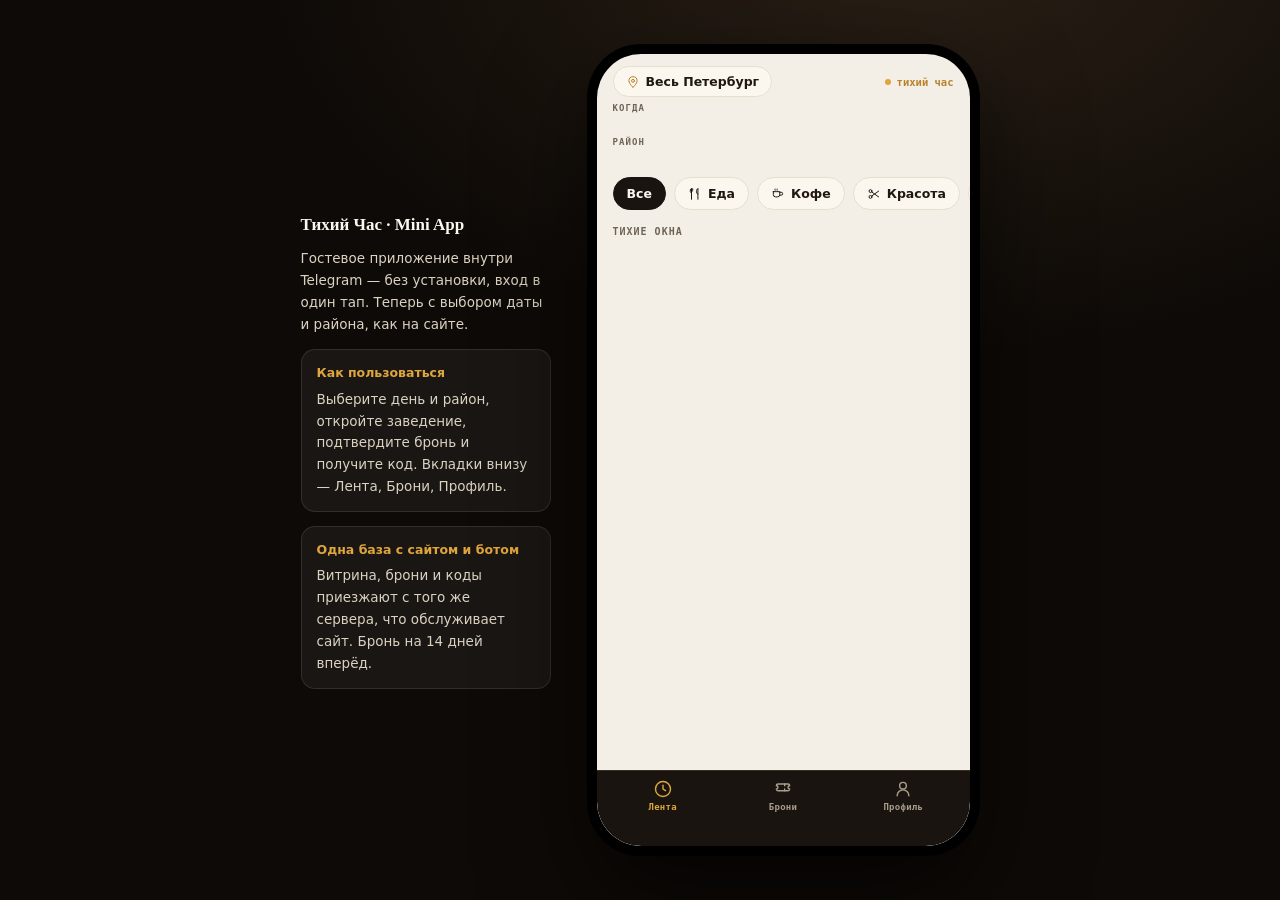
==== commit 8cc6965a: "Фотографии заведений в мини-приложении Telegram В мини-аппе фотографий не было вообще — ни одного <i" ====
--- a/app.html
+++ b/app.html
@@ -8,6 +8,7 @@
 <meta name="supported-color-schemes" content="light">
 <title>Тихий Час — Telegram Mini App</title>
 <script src="https://telegram.org/js/telegram-web-app.js"></script>
+<script src="/content/product.js"></script>
 <!-- Google Fonts убраны: сервис недоступен в России, браузер ждал
      таймаута с пустым экраном. Системные шрифты рисуются сразу. -->
 <style>
@@ -40,32 +41,19 @@
 @media(max-width:860px){.side{display:none}body{padding:0}}
 
 .phone{width:393px;max-width:100vw;height:812px;max-height:100vh;background:#000;border-radius:54px;padding:10px;box-shadow:0 44px 100px rgba(0,0,0,.6);position:relative}
-@media(max-width:430px){.phone{border-radius:0;padding:0;height:100vh;height:100dvh}}
+@media(max-width:430px){.phone{border-radius:0;padding:0;height:100vh;height:100dvh;
+  /* Внутри Telegram 100dvh завышена — берём реальную высоту окна. */
+  height:var(--tg-vh,100dvh)}}
 .screen-wrap{background:var(--oat);border-radius:44px;height:100%;overflow:hidden;display:flex;flex-direction:column;position:relative}
 @media(max-width:430px){.screen-wrap{border-radius:0}}
 
-/* Имитация системной шапки нужна была, только чтобы показывать дизайн
-   в браузере. Внутри Telegram она задваивала интерфейс: своя панель
-   плюс наша. Определять «мы в Telegram» оказалось ненадёжно — скрипт
-   telegram.org в России грузится не всегда, а на десктопе признаки
-   другие. Поэтому имитация выключена насовсем; для показа дизайна
-   её можно вернуть адресом ?demo=1. Навигация «Назад» переехала
-   в контент — см. .back-btn. */
-body:not(.demo-chrome) .statusbar,
-body:not(.demo-chrome) .tgbar{display:none !important}
+/* Кнопка «Назад» внутри контента. Раньше её роль играла имитация
+   системной шапки Telegram — она удалена: у клиента своя панель. */
 .back-btn{display:none;align-items:center;gap:5px;margin:2px 0 6px;padding:10px 14px 10px 10px;
   min-height:44px;background:none;color:var(--ink-soft);font-size:15px;font-weight:600;
   border-radius:12px}
 .back-btn.on{display:inline-flex}
 .back-btn:active{background:rgba(0,0,0,.05)}
-.statusbar{height:34px;display:flex;justify-content:space-between;align-items:center;padding:0 24px;font-family:var(--sans);font-size:13px;font-weight:700;background:var(--espresso);color:#FBF7EF;flex:none}
-.statusbar .sig{display:flex;gap:5px;align-items:center}
-.tgbar{height:50px;background:var(--espresso);color:#FBF7EF;display:flex;align-items:center;padding:0 10px;flex:none;border-bottom:1px solid var(--line-dk)}
-.tg-left{color:var(--cream-soft);font-size:14.5px;padding:8px 10px;min-width:60px;text-align:left}
-.tg-title{flex:1;display:flex;align-items:center;justify-content:center;gap:9px}
-.tg-title .mk{width:22px;height:22px;stroke:var(--honey)}
-.tg-title b{font-family:var(--disp);font-weight:700;font-size:16px}
-.tg-menu{color:var(--cream-soft);font-size:20px;padding:8px 12px;min-width:60px;text-align:right;letter-spacing:2px}
 
 .app{flex:1;overflow-y:auto;overscroll-behavior:contain;padding-bottom:158px;scrollbar-width:none}
 .app::-webkit-scrollbar{display:none}
@@ -108,8 +96,42 @@
 
 .list{padding:0 16px;display:flex;flex-direction:column;gap:11px}
 .vcard{background:var(--porcelain);border:1px solid var(--line-lt);border-radius:18px;overflow:hidden}
-.vc-cover{position:relative;height:78px}
+.vc-cover{position:relative;height:78px;overflow:hidden}
 .vc-cover .art{position:absolute;inset:0}
+/* Снимок поверх абстрактного арта: если не загрузился — удаляется,
+   и арт остаётся запасной обложкой. */
+.vc-img{position:absolute;inset:0;width:100%;height:100%;object-fit:cover;z-index:0}
+
+/* Галерея на экране заведения */
+.v-gal{position:relative;height:min(230px,30vh);background:#141010;overflow:hidden;cursor:zoom-in}
+.v-gal img{position:absolute;inset:0;width:100%;height:100%;object-fit:cover}
+.v-gal .art{position:absolute;inset:0}
+.v-nav{position:absolute;top:50%;margin-top:-17px;z-index:3;width:34px;height:34px;border-radius:50%;
+  background:rgba(23,18,14,.55);-webkit-backdrop-filter:blur(6px);backdrop-filter:blur(6px);
+  border:1px solid rgba(255,255,255,.2);color:#fff;display:grid;place-items:center}
+.v-nav::after{content:"";position:absolute;inset:-6px;border-radius:50%}
+.v-nav.prev{left:10px}.v-nav.next{right:10px}
+.v-dots{position:absolute;left:0;right:0;bottom:8px;z-index:3;display:flex;gap:5px;justify-content:center;pointer-events:none}
+.v-dots i{width:6px;height:6px;border-radius:50%;background:rgba(255,255,255,.5)}
+.v-dots i.on{background:var(--honey);width:16px;border-radius:3px}
+.v-count{position:absolute;left:12px;top:12px;z-index:3;font-family:var(--mono);font-size:11px;
+  font-weight:700;color:#fff;background:rgba(23,18,14,.55);border-radius:100px;padding:4px 10px}
+.v-zoom{position:absolute;right:12px;bottom:10px;z-index:3;width:30px;height:30px;border-radius:50%;
+  background:rgba(23,18,14,.55);border:1px solid rgba(255,255,255,.2);color:#fff;
+  display:grid;place-items:center;pointer-events:none}
+
+/* Полноэкранный просмотр */
+.lb{position:fixed;inset:0;z-index:400;background:#0B0908;display:none;align-items:center;justify-content:center}
+.lb.open{display:flex}
+.lb img{max-width:100%;max-height:100%;object-fit:contain}
+.lb-x,.lb-nav{position:absolute;width:44px;height:44px;border-radius:50%;z-index:2;
+  background:rgba(255,255,255,.12);border:1px solid rgba(255,255,255,.22);color:#fff;
+  display:grid;place-items:center}
+.lb-x{top:14px;right:14px}
+.lb-nav{top:50%;margin-top:-22px}
+.lb-nav.prev{left:12px}.lb-nav.next{right:12px}
+.lb-count{position:absolute;top:20px;left:18px;z-index:2;font-family:var(--mono);font-size:12.5px;
+  font-weight:700;color:#fff;background:rgba(255,255,255,.12);border-radius:100px;padding:6px 12px}
 .art-food{background:radial-gradient(90% 120% at 22% 10%,#3C6A5B,transparent 62%),linear-gradient(150deg,#1D4A3E,#0E2A24 78%)}
 .art-coffee{background:radial-gradient(90% 120% at 22% 10%,#A87C46,transparent 62%),linear-gradient(150deg,#6B4726,#2E1D0F 78%)}
 .art-beauty{background:radial-gradient(90% 120% at 22% 10%,#B4658C,transparent 62%),linear-gradient(150deg,#7A3055,#2E1122 78%)}
@@ -265,18 +287,11 @@
   <div class="side">
     <b>Тихий Час · Mini App</b>
     Гостевое приложение внутри Telegram — без установки, вход в один тап. Теперь с выбором даты и района, как на сайте.
-    <div class="tip"><b>Прототип кликабелен</b>Выберите день и район, откройте заведение, «оплатите» депозит 99 ₽ и получите QR. Вкладки внизу — Лента, Брони, Профиль.</div>
-    <div class="tip"><b>Синхронизировано с ботом</b>34 заведения, 15 районов Петербурга, бронь на 14 дней вперёд, единый депозит 99 ₽.</div>
+    <div class="tip"><b>Как пользоваться</b>Выберите день и район, откройте заведение, подтвердите бронь и получите код. Вкладки внизу — Лента, Брони, Профиль.</div>
+    <div class="tip"><b>Одна база с сайтом и ботом</b>Витрина, брони и коды приезжают с того же сервера, что обслуживает сайт. Бронь на <!--p:horizonDays-->14 дней<!--/p--> вперёд.</div>
   </div>
 
   <div class="phone"><div class="screen-wrap">
-    <div class="statusbar"><span id="clock">14:37</span><span class="sig">●●● ▪ 100</span></div>
-    <div class="tgbar">
-      <button class="tg-left" id="tgLeft">Закрыть</button>
-      <div class="tg-title"><svg class="mk ic" viewBox="0 0 24 24"><use href="#ic-mark"/></svg><b>Тихий Час</b></div>
-      <button class="tg-menu">⋮</button>
-    </div>
-
     <div class="app" id="app">
       <button class="back-btn" id="backBtn" type="button">
         <svg class="ic" viewBox="0 0 24 24" fill="none" stroke="currentColor" stroke-width="2"
@@ -311,6 +326,7 @@
 
       <!-- ===== ЗАВЕДЕНИЕ ===== -->
       <section class="screen" id="scr-venue">
+        <div class="v-gal" id="vGal"></div>
         <div class="v-hero">
           <div class="v-ic"><svg class="ic" id="vIcon" viewBox="0 0 24 24"><use href="#ic-food"/></svg></div>
           <div><div class="v-name" id="vName">—</div><div class="v-sub" id="vSub">—</div></div>
@@ -321,8 +337,8 @@
         <div class="row-lbl">Свободные часы</div>
         <div class="slot-grid" id="vSlots"></div>
         <div class="info-card">
-          <div class="info-row"><svg class="ic" viewBox="0 0 24 24"><use href="#ic-bolt"/></svg><div>Депозит 99 ₽ — <b>зачитывается в счёт</b><small>заплатите на месте на 99 ₽ меньше</small></div></div>
-          <div class="info-row"><svg class="ic" viewBox="0 0 24 24"><use href="#ic-return"/></svg><div>Отмена за 3 часа — бесплатно<small>депозит вернётся автоматически</small></div></div>
+          <div class="info-row"><svg class="ic" viewBox="0 0 24 24"><use href="#ic-bolt"/></svg><div><!--p:copy.appInfoPrice-->Бронь <b>бесплатна</b><small>в заведении платите как обычно, со скидкой тихого часа</small><!--/p--></div></div>
+          <div class="info-row"><svg class="ic" viewBox="0 0 24 24"><use href="#ic-return"/></svg><div><!--p:copy.appInfoCancel-->Отмена за 3 часа — бесплатно<small>отменить можно во вкладке «Брони»</small><!--/p--></div></div>
           <div class="info-row"><svg class="ic" viewBox="0 0 24 24"><use href="#ic-receipt"/></svg><div>Скидка от текущей цены<small>без завышенного прайса, проверяем визитами</small></div></div>
         </div>
       </section>
@@ -335,7 +351,7 @@
           <div class="p" id="okSub">—</div>
           <div class="qr"></div>
           <div class="code" id="okCode">ТЧ-0000</div>
-          <div class="p" style="margin-top:8px">При входе покажите QR — за вами закрепят столик и отметят визит в системе</div>
+          <div class="p" style="margin-top:8px"><!--p:copy.appRedeemHint-->При входе назовите код сотруднику — он отметит визит. Если так быстрее, покажите QR: сотрудник считает его камерой.<!--/p--></div>
         </div>
         <div class="info-card ok-details" id="okDetails"></div>
         <button class="ghost-btn" id="remindBtn"><svg class="ic" viewBox="0 0 24 24"><use href="#ic-bell"/></svg>Напомнить за 2 часа</button>
@@ -376,17 +392,30 @@
       <button class="tab" data-t="pr"><svg class="ic" viewBox="0 0 24 24"><use href="#ic-user"/></svg>Профиль</button>
     </div>
 
+    <!-- ПОЛНОЭКРАННЫЙ ПРОСМОТР ФОТО -->
+    <div class="lb" id="lb" aria-hidden="true">
+      <span class="lb-count" id="lbCount">1 / 1</span>
+      <button class="lb-x" id="lbX" type="button" aria-label="Закрыть фото">
+        <svg class="ic" viewBox="0 0 24 24" fill="none" stroke="currentColor" stroke-width="2" stroke-linecap="round"><path d="M6 6l12 12M18 6L6 18"/></svg></button>
+      <button class="lb-nav prev" id="lbPrev" type="button" aria-label="Предыдущее">
+        <svg class="ic" viewBox="0 0 24 24" fill="none" stroke="currentColor" stroke-width="2" stroke-linecap="round" stroke-linejoin="round"><path d="M15 5l-7 7 7 7"/></svg></button>
+      <button class="lb-nav next" id="lbNext" type="button" aria-label="Следующее">
+        <svg class="ic" viewBox="0 0 24 24" fill="none" stroke="currentColor" stroke-width="2" stroke-linecap="round" stroke-linejoin="round"><path d="M9 5l7 7-7 7"/></svg></button>
+      <img id="lbImg" alt="">
+    </div>
+
     <!-- PAY SHEET -->
     <div class="psheet" id="pay">
       <div class="ps-in">
         <div class="ps-grab"></div>
-        <h3 id="payTitle">Депозит за бронь · 99 ₽</h3>
+        <h3 id="payTitle"><!--p:copy.appPayTitle-->Подтвердите бронь<!--/p--></h3>
         <div class="sub" id="paySub">—</div>
-        <div class="pay-m sel" data-m="0"><span class="pi"><svg class="ic" viewBox="0 0 24 24"><use href="#ic-spb"/></svg></span>СБП · Система быстрых платежей<span class="rad"></span></div>
-        <div class="pay-m" data-m="1"><span class="pi"><svg class="ic" viewBox="0 0 24 24"><use href="#ic-receipt"/></svg></span>Карта •• 4212<span class="rad"></span></div>
-        <div class="pay-m lock" data-m="2" id="payPts"><span class="pi"><svg class="ic" viewBox="0 0 24 24"><use href="#ic-spark"/></svg></span><span id="payPtsTxt">Баллами · нужно 99, у вас 120</span><span class="rad"></span></div>
-        <button class="ps-pay" id="psPay">Оплатить 99 ₽</button>
-        <div class="ps-note">Чек по 54-ФЗ пришлёт @Tihiy_chas_yourbot · депозит зачитывается в счёт</div>
+        <div id="payMethods" hidden>
+          <div class="pay-m sel" data-m="0"><span class="pi"><svg class="ic" viewBox="0 0 24 24"><use href="#ic-spb"/></svg></span>СБП · Система быстрых платежей<span class="rad"></span></div>
+          <div class="pay-m lock" data-m="2" id="payPts"><span class="pi"><svg class="ic" viewBox="0 0 24 24"><use href="#ic-spark"/></svg></span><span id="payPtsTxt">Баллами</span><span class="rad"></span></div>
+        </div>
+        <button class="ps-pay" id="psPay"><!--p:copy.appPayButton-->Забронировать<!--/p--></button>
+        <div class="ps-note"><!--p:copy.appPayNote-->Деньги за бронь не списываются. В заведении вы платите как обычно, со скидкой тихого часа.<!--/p--></div>
       </div>
     </div>
 
@@ -413,13 +442,27 @@
   (tg.platform && tg.platform !== "unknown") ||
   tg.isExpanded !== undefined
 ));
-// Имитация шапки скрыта в CSS всегда. Показать её можно только явно —
-// адресом ?demo=1, для снимков дизайна вне Telegram.
-if(/[?&]demo=1/.test(location.search)) document.body.classList.add("demo-chrome");
-if(tg){try{tg.ready();tg.expand();tg.setHeaderColor('#191410');tg.setBackgroundColor('#F4EFE6');
+/* Инициализация мини-аппа. Цвет шапки и фона совпадает с фоном ленты
+   (--oat #F4EFE6), чтобы родная панель Telegram сливалась с контентом,
+   а не выглядела чужой полосой сверху. */
+const TG_BG = "#F4EFE6";
+if(tg){try{
+  tg.ready(); tg.expand();
+  if(tg.disableVerticalSwipes) tg.disableVerticalSwipes();
+  tg.setHeaderColor(TG_BG); tg.setBackgroundColor(TG_BG);
   const u=tg.initDataUnsafe&&tg.initDataUnsafe.user;
   if(u){document.getElementById('prName').textContent=u.first_name||'Гость';document.getElementById('prAva').textContent=(u.first_name||'Г')[0];}
 }catch(e){}}
+
+/* Реальная высота окна мини-аппа в --tg-vh: 100vh внутри Telegram врёт,
+   из-за чего нижние вкладки уезжали под край экрана. */
+function syncViewport(){
+  const h=(tg&&(tg.viewportStableHeight||tg.viewportHeight))||window.innerHeight;
+  document.documentElement.style.setProperty("--tg-vh", Math.round(h)+"px");
+}
+syncViewport();
+if(tg&&tg.onEvent){ try{ tg.onEvent("viewportChanged", syncViewport); }catch(e){} }
+addEventListener("resize", syncViewport);
 function hap(){if(tg&&tg.HapticFeedback){try{tg.HapticFeedback.impactOccurred('light')}catch(e){}}}
 const $=id=>document.getElementById(id);
 
@@ -461,7 +504,8 @@
 }
 
 /* ---------- данные: 34 заведения, 15 районов — синхронизировано с сайтом и ботом ---------- */
-const DEP=99;
+const P=window.PRODUCT;   /* content/product.json */
+const DEP=P.deposit;
 const DISTRICTS=[
  ["all","Весь Петербург"],["petro","Петроградский"],["centr","Центральный"],["adm","Адмиралтейский"],
  ["vasil","Василеостровский"],["mosk","Московский"],["nev","Невский"],["primor","Приморский"],
@@ -508,10 +552,10 @@
   }).length;
 }
 
-/* ---------- clock ---------- */
-function clock(){const d=new Date();$("clock").textContent=d.toLocaleTimeString("ru-RU",{hour:"2-digit",minute:"2-digit"});
- const h=d.getHours(),inH=h>=10&&h<22;
- $("liveTxt").textContent=inH?"тихий час":"вечерний пик";}
+/* Подпись «тихий час / вечерний пик». Часы отсюда ушли вместе
+   с имитацией статус-бара — время показывает сам телефон. */
+function clock(){const h=new Date().getHours();
+ $("liveTxt").textContent=(h>=10&&h<22)?"тихий час":"вечерний пик";}
 
 /* ---------- дни в ленте (7 кнопок) ---------- */
 function dayRow(){
@@ -554,6 +598,40 @@
   const rb=$("retryBtn");
   if(rb) rb.onclick=()=>{hap();location.reload();};
 }
+/* ---------- фотографии заведения ----------
+   Те же правила, что на сайте: гость должен видеть место, а не только
+   абстрактную обложку по категории. */
+function venuePhoto(v){
+  const p = v.photo || v.cover || v.image || v.cover_url || v.photo_url ||
+            (Array.isArray(v.photos) && v.photos.length ? v.photos[0] : null);
+  if(!p) return "";
+  const u = typeof p === "string" ? p : (p.url || p.src || "");
+  return typeof u === "string" ? u : "";
+}
+function photoAt(v, idx, w){
+  const base=venuePhoto(v);
+  if(!base) return "";
+  return base.replace(/([?&])w=\d+/, "$1w="+(w||900)).replace(/&i=\d+/, "") + "&i=" + idx;
+}
+function photoCount(v){ return Math.max(1, +v.photos || 1); }
+/* place у заведений из кабинета уже содержит район — не дублируем. */
+function venueMeta(v){
+  const dn=DN[v.d]||"", pl=(v.place||"").trim();
+  if(!pl) return dn;
+  return (dn && !pl.includes(dn)) ? pl+" \u00b7 "+dn : pl;
+}
+/* Пустой rate давал «★ » без числа; звезда только у настоящей оценки. */
+function rateHtml(v, cls){
+  const r=(v.rate==null?"":String(v.rate)).trim();
+  if(!r) return "";
+  const isScore=/^[0-9]+([.,][0-9]+)?$/.test(r);
+  return `<span class="${cls}">${isScore?"\u2605 "+r:r}</span>`;
+}
+function coverTag(v){
+  const u=venuePhoto(v);
+  return u ? `<img class="vc-img" src="${u}" alt="" loading="lazy" decoding="async" onerror="this.remove()">` : "";
+}
+
 function feed(){
  const L=$("feedList");
  // Если данные не загрузились, переключение категории или района не должно
@@ -569,12 +647,12 @@
   const best=Math.max(...daySlots.map(s=>s[1]));
   const el=document.createElement("div");el.className="vcard";
   el.innerHTML=`
-   <div class="vc-cover"><div class="art art-${v.cat}"></div>
+   <div class="vc-cover"><div class="art art-${v.cat}"></div>${coverTag(v)}
      <span class="vc-off">−${best}%</span>
      <span class="vc-ic-mini"><svg class="ic" style="width:17px;height:17px" viewBox="0 0 24 24"><use href="#${IC[v.cat]}"/></svg></span></div>
    <div class="vc-body">
-     <div class="vc-top"><span class="vc-name">${v.name}</span><span class="vc-rate">★ ${v.rate}</span></div>
-     <div class="vc-meta">${v.place} · ${DN[v.d]}</div>
+     <div class="vc-top"><span class="vc-name">${v.name}</span>${rateHtml(v,"vc-rate")}</div>
+     <div class="vc-meta">${venueMeta(v)}</div>
      <div class="vc-slots">${daySlots.map(s=>`<span class="vslot">${s[0]}:00 <em>−${s[1]}%</em></span>`).join("")}</div>
      <div class="vc-foot"><span class="vc-left">${v.left}</span><span class="vc-go">Забронировать →</span></div>
    </div>`;
@@ -591,16 +669,73 @@
 const SCR={feed:"scr-feed",venue:"scr-venue",ok:"scr-ok",bk:"scr-bk",pr:"scr-pr"};
 let screen="feed", tab="feed";
 function go(s){screen=s;Object.values(SCR).forEach(id=>$(id).classList.remove("on"));$(SCR[s]).classList.add("on");
- $("app").scrollTop=0;$("tgLeft").textContent=(s==="venue"||s==="ok")?"‹ Назад":"Закрыть";
+ $("app").scrollTop=0;
  $("backBtn").classList.toggle("on", s==="venue"||s==="ok");
  if(tg&&tg.BackButton){ try{ (s==="venue"||s==="ok")?tg.BackButton.show():tg.BackButton.hide(); }catch(e){} }
  const mb=$("mainBtn");
  if(s==="venue"){mb.className="mainbtn show";setMB();}
  else if(s==="ok"){mb.className="mainbtn show";mb.textContent="К моим броням";}
  else mb.className="mainbtn";
- if(tg){try{(s==="venue"||s==="ok")?tg.BackButton.show():tg.BackButton.hide()}catch(e){}}}
-function goBack(){hap();if(screen==="venue")go("feed");else if(screen==="ok")go(tab==="bk"?"bk":"feed");else toast("В Telegram здесь закроется приложение");}
-$("tgLeft").onclick=goBack;
+}
+/* ---------- полноэкранный просмотр фото ---------- */
+let lbOpen=false;
+function lbRender(){
+  const v=V[vIdx];
+  $("lbImg").src=photoAt(v,gI,1600);
+  $("lbCount").textContent=(gI+1)+" / "+gN;
+  const many=gN>1;
+  $("lbPrev").style.display=many?"grid":"none";
+  $("lbNext").style.display=many?"grid":"none";
+  $("lbCount").style.display=many?"block":"none";
+  if(many){ const pre=new Image(); pre.src=photoAt(v,(gI+1)%gN,1600); }
+}
+function lbShow(){
+  if(!venuePhoto(V[vIdx])) return;
+  lbOpen=true; $("lb").classList.add("open"); $("lb").setAttribute("aria-hidden","false");
+  if(tg&&tg.BackButton){ try{ tg.BackButton.show(); }catch(e){} }
+  lbRender();
+}
+function lbHide(){
+  lbOpen=false; $("lb").classList.remove("open"); $("lb").setAttribute("aria-hidden","true");
+  $("lbImg").removeAttribute("src");
+  renderGallery(V[vIdx]);
+}
+$("vGal").addEventListener("click",e=>{ if(!e.target.closest(".v-nav")) { hap(); lbShow(); } });
+$("lbX").onclick=()=>{hap();lbHide();};
+$("lb").addEventListener("click",e=>{ if(e.target.id==="lb") lbHide(); });
+$("lbPrev").onclick=e=>{e.stopPropagation();hap();gI=(gI-1+gN)%gN;lbRender();};
+$("lbNext").onclick=e=>{e.stopPropagation();hap();gI=(gI+1)%gN;lbRender();};
+(function(){
+  /* Свайп: по фото — листание, вниз — закрыть. Вертикальный жест
+     не должен листать, иначе прокрутка меняла бы кадр. */
+  const el=$("lb"); let x0=null,y0=null;
+  el.addEventListener("touchstart",e=>{if(e.touches.length!==1)return;x0=e.touches[0].clientX;y0=e.touches[0].clientY;},{passive:true});
+  el.addEventListener("touchend",e=>{
+    if(x0===null)return;
+    const t=e.changedTouches[0], dx=t.clientX-x0, dy=t.clientY-y0;
+    if(Math.abs(dx)>40 && Math.abs(dx)>Math.abs(dy)*1.5){ gI=(gI+(dx<0?1:-1)+gN)%gN; lbRender(); }
+    else if(dy>80 && Math.abs(dy)>Math.abs(dx)) lbHide();
+    x0=y0=null;
+  },{passive:true});
+  const g=$("vGal");
+  g.addEventListener("touchstart",e=>{if(e.touches.length!==1)return;x0=e.touches[0].clientX;y0=e.touches[0].clientY;},{passive:true});
+  g.addEventListener("touchend",e=>{
+    if(x0===null||gN<2)return;
+    const t=e.changedTouches[0], dx=t.clientX-x0, dy=t.clientY-y0;
+    if(Math.abs(dx)>40 && Math.abs(dx)>Math.abs(dy)*1.5){ gI=(gI+(dx<0?1:-1)+gN)%gN; renderGallery(V[vIdx]); }
+    x0=y0=null;
+  },{passive:true});
+})();
+addEventListener("keydown",e=>{
+  if(!lbOpen) return;
+  if(e.key==="Escape") lbHide();
+  else if(e.key==="ArrowLeft"&&gN>1){gI=(gI-1+gN)%gN;lbRender();}
+  else if(e.key==="ArrowRight"&&gN>1){gI=(gI+1)%gN;lbRender();}
+});
+
+function goBack(){hap();
+ if(lbOpen){ lbHide(); return; }   /* сначала закрываем фото, а не экран */
+ if(screen==="venue")go("feed");else if(screen==="ok")go(tab==="bk"?"bk":"feed");else toast("В Telegram здесь закроется приложение");}
 $("backBtn").onclick=goBack;
 /* Родная кнопка «Назад» Telegram, когда SDK доступен. */
 if(tg&&tg.BackButton){ try{ tg.BackButton.onClick(goBack); }catch(e){} }
@@ -609,9 +744,43 @@
 
 /* ---------- заведение ---------- */
 function venueDays(v){const out=[];for(let off=0;off<7;off++)if(worksOn(v,off))out.push(off);return out;}
+/* ---------- галерея на экране заведения ---------- */
+let gI=0, gN=1;
+function renderGallery(v){
+  const c=$("vGal");
+  c.className="v-gal";
+  const u=venuePhoto(v);
+  if(!u){                       // фото нет — прежняя обложка по категории
+    c.classList.remove("v-gal"); c.className="v-gal";
+    c.innerHTML=`<div class="art art-${v.cat}"></div>`;
+    c.style.cursor="default";
+    return;
+  }
+  c.style.cursor="zoom-in";
+  const nav = gN<2 ? "" : `
+    <button class="v-nav prev" type="button" aria-label="Предыдущее фото">
+      <svg class="ic" style="width:17px;height:17px" viewBox="0 0 24 24" fill="none" stroke="currentColor" stroke-width="2" stroke-linecap="round" stroke-linejoin="round"><path d="M15 5l-7 7 7 7"/></svg></button>
+    <button class="v-nav next" type="button" aria-label="Следующее фото">
+      <svg class="ic" style="width:17px;height:17px" viewBox="0 0 24 24" fill="none" stroke="currentColor" stroke-width="2" stroke-linecap="round" stroke-linejoin="round"><path d="M9 5l7 7-7 7"/></svg></button>
+    <span class="v-count">${gI+1} / ${gN}</span>
+    <div class="v-dots">${Array.from({length:gN},(_,k)=>`<i class="${k===gI?"on":""}"></i>`).join("")}</div>`;
+  c.innerHTML=`<div class="art art-${v.cat}"></div>
+    <img src="${photoAt(v,gI,900)}" alt="${v.name}" decoding="async" onerror="this.remove()">
+    ${nav}
+    <span class="v-zoom"><svg class="ic" style="width:15px;height:15px" viewBox="0 0 24 24" fill="none" stroke="currentColor" stroke-width="2" stroke-linecap="round" stroke-linejoin="round"><path d="M4 9V4h5M20 15v5h-5M15 4h5v5M9 20H4v-5"/></svg></span>`;
+  const p=c.querySelector(".v-nav.prev"), nx=c.querySelector(".v-nav.next");
+  if(p) p.onclick=e=>{e.stopPropagation();hap();gI=(gI-1+gN)%gN;renderGallery(v);};
+  if(nx) nx.onclick=e=>{e.stopPropagation();hap();gI=(gI+1)%gN;renderGallery(v);};
+  if(gN>1){ const pre=new Image(); pre.src=photoAt(v,(gI+1)%gN,900); }
+}
+
 function openVenue(i){hap();vIdx=i;const v=V[i];mDay=venueDays(v).includes(dayOff)?dayOff:venueDays(v)[0]??0;
  $("vIcon").innerHTML=`<use href="#${IC[v.cat]}"/>`;
- $("vName").textContent=v.name;$("vSub").textContent=v.place+" · "+DN[v.d];$("vRate").textContent="★ "+v.rate;
+ $("vName").textContent=v.name;
+ $("vSub").textContent=venueMeta(v);
+ const rt=(v.rate==null?"":String(v.rate)).trim();
+ $("vRate").textContent = rt ? (/^[0-9]+([.,][0-9]+)?$/.test(rt) ? "★ "+rt : rt) : "";
+ gI=0; gN=photoCount(v); renderGallery(v);
  renderVenueDays(v);renderVenueSlots(v);
  go("venue");}
 function renderVenueDays(v){
@@ -639,7 +808,9 @@
 /* ---------- MainButton → оплата ---------- */
 $("mainBtn").onclick=()=>{hap();
  if(screen==="venue"){const v=V[vIdx],sl=slotsFor(v,mDay);if(!sl.length)return;const s=sl[slotIdx]||sl[0];
-   $("payTitle").textContent=`Депозит за бронь · ${DEP} ₽`;$("psPay").textContent=`Оплатить ${DEP} ₽`;
+   $("payTitle").textContent=P.text.appPayTitle;$("psPay").textContent=P.text.appPayButton;
+   /* Способы оплаты показываем, только когда деньги правда списываются. */
+   $("payMethods").hidden=!P.depositCharged;
    $("paySub").textContent=`${v.name} · ${dayLabel(mDay).toLowerCase()}, ${s[0]}:00 · скидка ${s[1]}% на весь счёт`;
    $("pay").classList.add("open");}
  else if(screen==="ok"){tab="bk";document.querySelectorAll(".tab").forEach(x=>x.classList.toggle("sel",x.dataset.t==="bk"));go("bk");}};
@@ -667,7 +838,7 @@
    $("okDetails").innerHTML=`
     <div class="info-row"><svg class="ic" viewBox="0 0 24 24"><use href="#${IC[v.cat]}"/></svg><div><b>${v.name}</b><small>${v.place} · ${DN[v.d]}</small></div></div>
     <div class="info-row"><svg class="ic" viewBox="0 0 24 24"><use href="#ic-clock"/></svg><div>${dayLabel(mDay)} (${dstr}), ${s[0]}:00–${s[0]+1}:00<small>приходите в течение окна</small></div></div>
-    <div class="info-row"><svg class="ic" viewBox="0 0 24 24"><use href="#ic-ticket"/></svg><div>Скидка −${s[1]}% на весь счёт<small>депозит ${DEP} ₽ ${byPts?"оплачен баллами":"зачтён"}</small></div></div>`;
+    <div class="info-row"><svg class="ic" viewBox="0 0 24 24"><use href="#ic-ticket"/></svg><div>Скидка −${s[1]}% на весь счёт<small>${P.depositCharged?(byPts?`депозит ${DEP} ₽ оплачен баллами`:`депозит ${DEP} ₽ зачтён`):"бронь бесплатна"}</small></div></div>`;
    await loadBookings();
    await loadAvailability();dayRow();distRow();feed();
    $("pay").classList.remove("open");renderUp();go("ok");
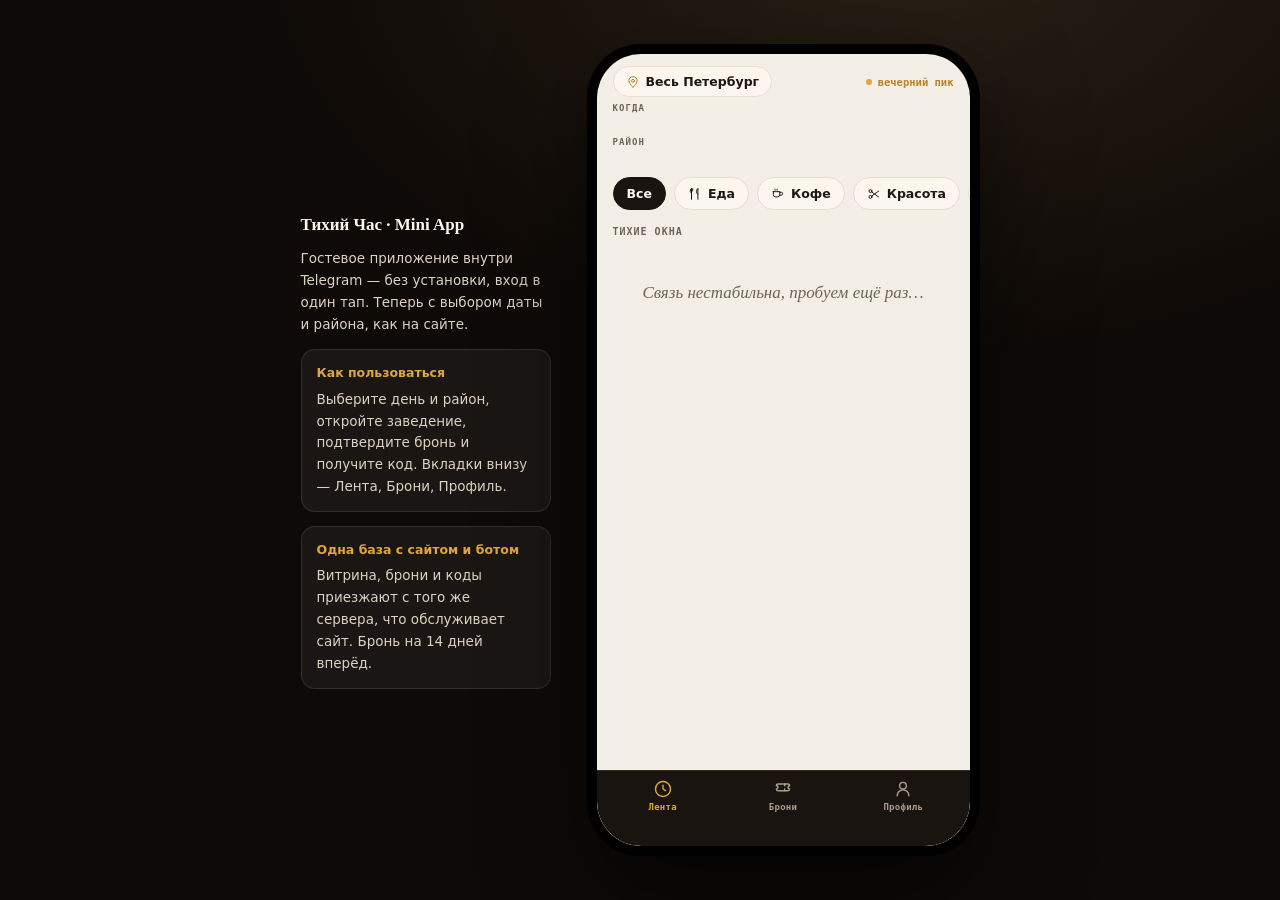
==== commit 15fd4bd3: "Настоящий QR у гостя и сканер у заведения «QR-код» в мини-аппе был декоративным CSS-градиентом — шах" ====
--- a/app.html
+++ b/app.html
@@ -180,7 +180,11 @@
 .ok-badge .ic{width:34px;height:34px;stroke-width:2.4}
 .ok-wrap h2{font-family:var(--disp);font-weight:700;font-size:21px;color:var(--ink)}
 .ok-wrap .p{font-size:12.5px;color:var(--ink-soft);margin-top:4px}
-.qr{width:142px;height:142px;margin:16px auto 6px;border-radius:14px;background:repeating-conic-gradient(var(--espresso) 0 25%,#fff 0 50%);background-size:20px 20px;border:8px solid #fff;outline:1px solid var(--line-lt)}
+/* Настоящий QR приходит картинкой с сервера. Пока не загрузился —
+   место под него держим, чтобы экран не прыгал. */
+.qr{display:block;width:142px;height:142px;margin:14px auto 6px;border-radius:14px;background:#fff;border:8px solid #fff;outline:1px solid var(--line-lt);object-fit:contain}
+.qr[hidden]{display:none}
+.bk-qr{margin:4px auto 12px}
 .code{font-family:var(--mono);font-weight:700;font-size:15px;letter-spacing:.06em;color:var(--honey-d)}
 .ok-details{margin:14px 16px 0;text-align:left}
 .ghost-btn{display:flex;align-items:center;justify-content:center;gap:8px;margin:14px 16px 0;background:var(--porcelain);border:1.5px solid var(--line-lt);border-radius:14px;padding:13px;font-size:13.5px;font-weight:700;color:var(--ink);width:calc(100% - 32px)}
@@ -349,8 +353,8 @@
           <div class="ok-badge"><svg class="ic" viewBox="0 0 24 24"><use href="#ic-check"/></svg></div>
           <h2>Место закреплено!</h2>
           <div class="p" id="okSub">—</div>
-          <div class="qr"></div>
-          <div class="code" id="okCode">ТЧ-0000</div>
+          <div class="code" id="okCode">—</div>
+          <img class="qr" id="okQr" alt="QR-код брони" width="142" height="142">
           <div class="p" style="margin-top:8px"><!--p:copy.appRedeemHint-->При входе назовите код сотруднику — он отметит визит. Если так быстрее, покажите QR: сотрудник считает его камерой.<!--/p--></div>
         </div>
         <div class="info-card ok-details" id="okDetails"></div>
@@ -498,6 +502,29 @@
   if(!parsed || data === null) throw new Error("Сервер вернул неожиданный ответ");
   return data;
 }
+/* QR брони.
+
+   Через <img src> не получится: мини-апп авторизуется заголовком
+   X-Init-Data, а картинке заголовок не передать. Поэтому тянем PNG
+   запросом и показываем как объектную ссылку.
+
+   Если QR не пришёл — прячем его и молчим. Гость называет код голосом,
+   картинка лишь ускоряет; падать из-за неё экран не должен. */
+let qrUrl = null;
+async function showQr(bookingId){
+  const qr = $("okQr");
+  qr.hidden = true;
+  if (qrUrl) { URL.revokeObjectURL(qrUrl); qrUrl = null; }
+  try{
+    const r = await fetch(`${API_URL}/bookings/${bookingId}/qr.png`,
+                          {headers:{"X-Init-Data": INIT}});
+    if(!r.ok) return;
+    qrUrl = URL.createObjectURL(await r.blob());
+    qr.src = qrUrl;
+    qr.hidden = false;
+  }catch(e){ /* нет связи — остаётся код */ }
+}
+
 function isoDate(off){
   const d=dateFor(off);
   return d.getFullYear()+"-"+String(d.getMonth()+1).padStart(2,"0")+"-"+String(d.getDate()).padStart(2,"0");
@@ -834,6 +861,7 @@
    booking={v,s,day:mDay,code:res.code,id:res.id};
    $("okSub").textContent=`${v.name} · ${dayLabel(mDay).toLowerCase()}, ${s[0]}:00 · −${s[1]}%`;
    $("okCode").textContent=res.code;
+   showQr(res.id);
    const d=dateFor(mDay);const dstr=String(d.getDate()).padStart(2,"0")+"."+String(d.getMonth()+1).padStart(2,"0");
    $("okDetails").innerHTML=`
     <div class="info-row"><svg class="ic" viewBox="0 0 24 24"><use href="#${IC[v.cat]}"/></svg><div><b>${v.name}</b><small>${v.place} · ${DN[v.d]}</small></div></div>
@@ -860,7 +888,7 @@
     <div><div class="bk-name">${b.venue.name}</div>
     <div class="bk-when">${dstr} · ${b.hour}:00 · −${b.discount}% · ${b.code}</div></div>
     <div class="bk-eta">${b.status==="cancelled"?"отменена":(b.status==="visited"?"посещено":"активна")}</div></div>
-    ${b.status==="active"&&b.upcoming?`<div class="bk-save"><svg class="ic" viewBox="0 0 24 24"><use href="#ic-ticket"/></svg>Код называете на месте · <a href="#" data-cancel="${b.id}" style="color:inherit;text-decoration:underline">отменить</a></div>`:""}
+    ${b.status==="active"&&b.upcoming?`<div class="bk-save"><svg class="ic" viewBox="0 0 24 24"><use href="#ic-ticket"/></svg>Код называете на месте · <a href="#" data-qr="${b.id}" style="color:inherit;text-decoration:underline">показать QR</a> · <a href="#" data-cancel="${b.id}" style="color:inherit;text-decoration:underline">отменить</a></div><img class="qr bk-qr" data-qrimg="${b.id}" alt="QR-код брони" width="142" height="142" hidden>`:""}
   </div>`;
 }
 function renderUp(){
@@ -869,6 +897,22 @@
   if(!LOADED){box.innerHTML=`<div class="empty">Загружаем ваши брони…</div>`;return;}
   if(!up.length){box.innerHTML=`<div class="empty">Пока нет активных броней — выберите тихое окно в ленте</div>`;return;}
   box.innerHTML=up.map(bkLine).join("");
+  /* QR по требованию: тянуть картинку для каждой брони сразу — лишний
+     трафик на мобильной сети, а нужен он только у входа. */
+  box.querySelectorAll("[data-qr]").forEach(a=>a.onclick=async e=>{
+    e.preventDefault();hap();
+    const img=box.querySelector(`[data-qrimg="${a.dataset.qr}"]`);
+    if(!img) return;
+    if(!img.hidden){img.hidden=true;a.textContent="показать QR";return;}
+    a.textContent="загружаем…";
+    try{
+      const r=await fetch(`${API_URL}/bookings/${a.dataset.qr}/qr.png`,
+                          {headers:{"X-Init-Data": INIT}});
+      if(!r.ok) throw new Error();
+      img.src=URL.createObjectURL(await r.blob());
+      img.hidden=false;a.textContent="скрыть QR";
+    }catch(err){a.textContent="показать QR";toast("QR не загрузился — назовите код");}
+  });
   box.querySelectorAll("[data-cancel]").forEach(a=>a.onclick=async e=>{
     e.preventDefault();hap();
     try{
